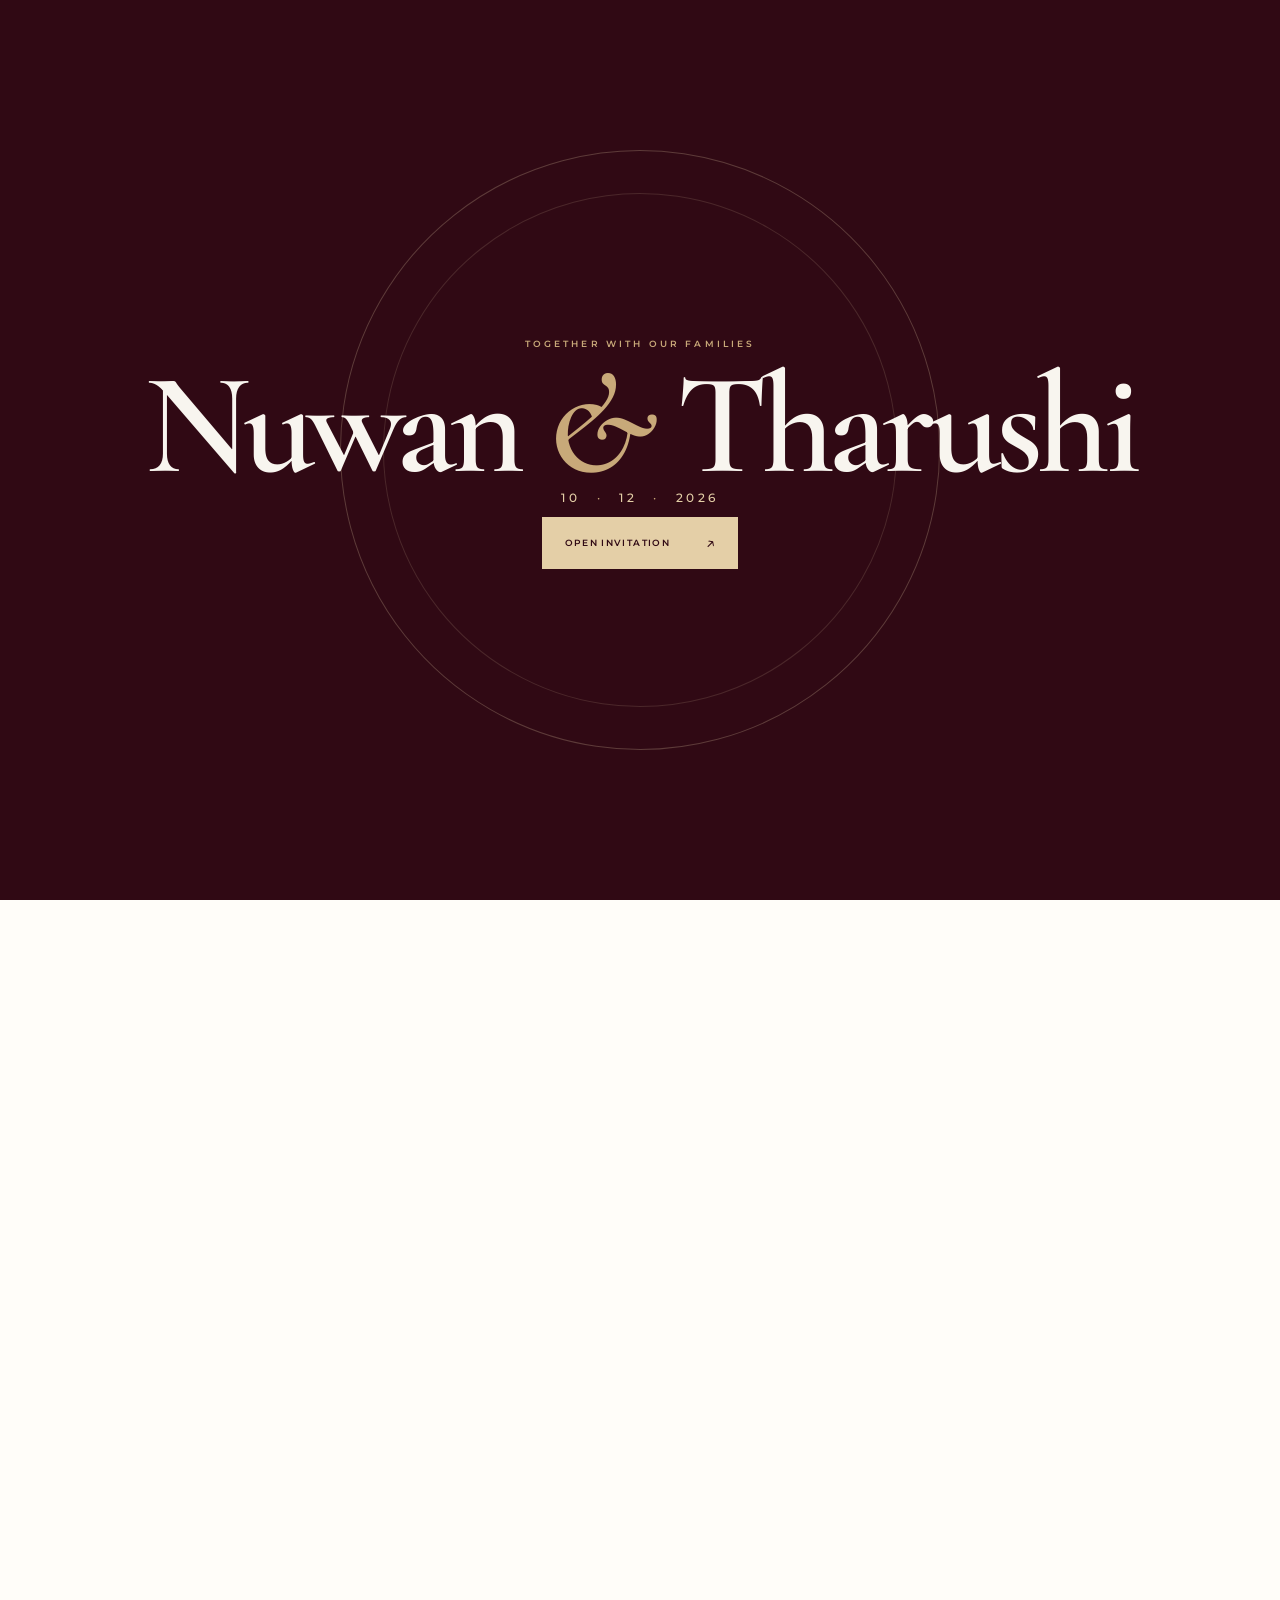
==== index.html @ e8cf2e92 "Initial commit" ====
<!doctype html>
<html lang="en">
<head>
  <meta charset="UTF-8">
  <meta name="viewport" content="width=device-width, initial-scale=1.0">
  <meta name="theme-color" content="#4c1022">
  <meta name="description" content="The wedding invitation of Nuwan and Tharushi — 10 December 2026.">
  <title>Nuwan & Tharushi | 10 December 2026</title>
  <link rel="preconnect" href="https://fonts.googleapis.com">
  <link rel="preconnect" href="https://fonts.gstatic.com" crossorigin>
  <link href="https://fonts.googleapis.com/css2?family=Cormorant+Garamond:wght@400;500;600;700&family=Montserrat:wght@400;500;600;700&family=Noto+Serif+Sinhala:wght@400;500;600&display=swap" rel="stylesheet">
  <link rel="stylesheet" href="css/style.css">
</head>
<body>
  <div class="preloader" id="preloader">
    <div class="preloader__inner">
      <span class="eyebrow" data-i18n="openingKicker">Together with our families</span>
      <h1>Nuwan <span>&</span> Tharushi</h1>
      <p class="preloader__date">10 <i>·</i> 12 <i>·</i> 2026</p>
      <button class="button button--gold" id="openInvitation" type="button">
        <span data-i18n="openInvitation">Open Invitation</span><span class="button__arrow">↗</span>
      </button>
    </div>
    <div class="preloader__ornament" aria-hidden="true"></div>
  </div>

  <audio id="backgroundMusic" loop preload="none" aria-label="Background music">
    <source src="audio/wedding-music.mp3" type="audio/mpeg">
  </audio>

  <div class="site-shell" id="siteShell" aria-hidden="true">
    <header class="topbar">
      <a class="monogram" href="#home" aria-label="Nuwan and Tharushi home">N<span>&</span>T</a>
      <nav class="topbar__nav" aria-label="Main navigation">
        <a href="#story" data-i18n="navStory">Our Story</a>
        <a href="#details" data-i18n="navDetails">Details</a>
        <a href="#gallery" data-i18n="navGallery">Gallery</a>
        <a href="#rsvp" data-i18n="navRsvp">RSVP</a>
      </nav>
      <div class="topbar__actions">
        <button class="language-switcher" id="languageToggle" type="button" aria-label="Switch language">
          <span class="language-switcher__active">EN</span><span class="language-switcher__divider">/</span><span>සිං</span>
        </button>
        <button class="menu-toggle" id="menuToggle" type="button" aria-label="Open menu" aria-expanded="false"><span></span><span></span></button>
      </div>
    </header>

    <main>
      <section class="hero" id="home">
        <div class="hero__image"></div>
        <div class="hero__veil"></div>
        <div class="hero__content reveal">
          <p class="eyebrow" data-i18n="heroKicker">A celebration of love</p>
          <h2>Nuwan <span>&</span><br>Tharushi</h2>
          <div class="hero__rule"></div>
          <p class="hero__date" data-i18n="heroDate">10 December 2026</p>
          <a class="scroll-cue" href="#welcome"><span data-i18n="discover">Discover our story</span><span class="scroll-cue__line"></span></a>
        </div>
        <div class="hero__side-note">Kaduwela <span>•</span> Sri Lanka</div>
      </section>

      <section class="section welcome" id="welcome">
        <div class="section__number">01 <span>—</span></div>
        <div class="flourish flourish--left" aria-hidden="true">❧</div>
        <div class="welcome__content reveal">
          <p class="eyebrow" data-i18n="welcomeKicker">With joyful hearts</p>
          <h2 data-i18n="welcomeTitle">Together with our families</h2>
          <p class="lead" data-i18n="welcomeLead">we invite you to celebrate the beginning of our forever.</p>
          <p data-i18n="welcomeText">After seven beautiful years together, we are taking the next step in our journey, surrounded by the people who have loved and supported us every step of the way.</p>
          <div class="signature">N <span>&</span> T</div>
        </div>
      </section>

      <section class="countdown-band">
        <div class="countdown-band__inner reveal">
          <p class="eyebrow" data-i18n="countdownKicker">Until we say “I do”</p>
          <div class="countdown" id="countdown">
            <div class="countdown__item"><strong id="days">00</strong><span data-i18n="days">Days</span></div>
            <div class="countdown__item"><strong id="hours">00</strong><span data-i18n="hours">Hours</span></div>
            <div class="countdown__item"><strong id="minutes">00</strong><span data-i18n="minutes">Minutes</span></div>
            <div class="countdown__item"><strong id="seconds">00</strong><span data-i18n="seconds">Seconds</span></div>
          </div>
        </div>
      </section>

      <section class="section story" id="story">
        <div class="section__number">02 <span>—</span></div>
        <div class="story__layout">
          <div class="story__image-frame reveal reveal--left"><img src="images/IMG_6940.jpg" alt="Nuwan smiling outdoors" loading="lazy"></div>
          <div class="story__copy reveal">
            <p class="eyebrow" data-i18n="storyKicker">Our story</p>
            <h2 data-i18n="storyTitle">Seven Years,<br><em>and Counting...</em></h2>
            <p data-i18n="storyText">What began seven years ago as a beautiful chapter has grown into a story we want to keep writing together. Through countless memories, laughter, challenges and beautiful moments, we found our way to each other. Now, after seven wonderful years, we are ready to begin our forever.</p>
            <span class="script-initial">N</span>
          </div>
        </div>
      </section>

      <section class="section details-section" id="details">
        <div class="section__number">03 <span>—</span></div>
        <div class="section-heading reveal">
          <p class="eyebrow" data-i18n="detailsKicker">The celebration</p>
          <h2 data-i18n="detailsTitle">Join us on our<br><em>most beautiful day</em></h2>
        </div>
        <div class="event-grid">
          <article class="event-card reveal">
            <div class="event-card__icon">◌</div>
            <p class="eyebrow" data-i18n="ceremony">The Ceremony</p>
            <h3>09:00 <small>AM</small></h3>
            <p class="event-card__venue">Sanctuary Lodge<br><span>Kaduwela, Sri Lanka</span></p>
            <div class="event-card__line"></div>
            <p class="event-card__date" data-i18n="eventDate">Thursday, 10 December 2026</p>
          </article>
          <article class="event-card event-card--dark reveal">
            <div class="event-card__icon">✦</div>
            <p class="eyebrow" data-i18n="reception">The Reception</p>
            <h3>09:30 <small data-i18n="onwards">AM onwards</small></h3>
            <p class="event-card__venue">Sanctuary Lodge<br><span>Kaduwela, Sri Lanka</span></p>
            <div class="event-card__line"></div>
            <p class="event-card__date" data-i18n="celebrateWithUs">An afternoon of love & celebration</p>
          </article>
        </div>
        <a class="text-link reveal" href="https://www.google.com/maps/search/?api=1&query=Sanctuary+Lodge%2C+Kaduwela" target="_blank" rel="noopener">
          <span data-i18n="getDirections">Get directions</span><span>↗</span>
        </a>
      </section>

      <section class="section family">
        <div class="family__wash"></div>
        <div class="section__number">04 <span>—</span></div>
        <div class="section-heading reveal">
          <p class="eyebrow" data-i18n="familyKicker">Our beloved families</p>
          <h2 data-i18n="familyTitle">With the blessings<br><em>of our parents</em></h2>
        </div>
        <div class="family-grid reveal">
          <div class="family-column">
            <p class="family-column__label" data-i18n="groomsParents">Groom's parents</p>
            <h3>Asoka <span>&</span><br>Palitha</h3>
          </div>
          <div class="family-divider">✦</div>
          <div class="family-column">
            <p class="family-column__label" data-i18n="bridesParents">Bride's parents</p>
            <h3>Vijitha <span>&</span><br>Anura</h3>
          </div>
        </div>
      </section>

      <section class="section gallery-section" id="gallery">
        <div class="section__number">05 <span>—</span></div>
        <div class="section-heading reveal">
          <p class="eyebrow" data-i18n="galleryKicker">A few favourite moments</p>
          <h2 data-i18n="galleryTitle">Love, laughter<br><em>& memories</em></h2>
        </div>
        <div class="gallery-grid">
          <button class="gallery-item gallery-item--tall reveal" type="button"><img src="images/IMG_6599.jpg" alt="Tharushi portrait" loading="lazy"></button>
          <button class="gallery-item reveal" type="button"><img src="images/IMG_6940.jpg" alt="Nuwan portrait" loading="lazy"></button>
          <button class="gallery-item gallery-item--wide reveal" type="button"><img src="images/IMG_7394.jpg" alt="A treasured moment together" loading="lazy"></button>
          <button class="gallery-item reveal" type="button"><img src="images/IMG_7683.jpg" alt="Nuwan and Tharushi together" loading="lazy"></button>
        </div>
      </section>

      <section class="section rsvp-section" id="rsvp">
        <div class="rsvp__ornament" aria-hidden="true"></div>
        <div class="section__number">06 <span>—</span></div>
        <div class="rsvp__layout">
          <div class="rsvp__intro reveal">
            <p class="eyebrow" data-i18n="rsvpKicker">We hope you can join us</p>
            <h2 data-i18n="rsvpTitle">Will you be<br><em>there?</em></h2>
            <p data-i18n="rsvpText">Your presence would make our day even more special. Kindly let us know by sending us a message on WhatsApp.</p>
            <div class="rsvp__actions">
              <button class="button button--outline" id="calendarButton" type="button"><span data-i18n="addCalendar">Add to calendar</span><span>＋</span></button>
              <button class="button button--outline" id="shareButton" type="button"><span data-i18n="shareInvitation">Share invitation</span><span>↗</span></button>
            </div>
          </div>
          <form class="rsvp-form reveal" id="rsvpForm">
            <label><span data-i18n="yourName">Your name</span><input type="text" name="name" autocomplete="name" required placeholder="e.g. Amaya Perera"></label>
            <label><span data-i18n="attendance">Will you attend?</span><select name="attendance" required><option value="" data-i18n="selectOne">Please select</option><option value="Yes" data-i18n="attendingYes">Joyfully attending</option><option value="No" data-i18n="attendingNo">Regretfully declining</option></select></label>
            <label><span data-i18n="guests">Number of guests</span><input type="number" name="guests" min="1" max="10" value="1" required></label>
            <label><span data-i18n="message">A little message <small>(optional)</small></span><textarea name="message" rows="3" placeholder="Leave a note for the couple..."></textarea></label>
            <button class="button button--gold button--full" type="submit"><span data-i18n="sendRsvp">Send RSVP via WhatsApp</span><span>↗</span></button>
          </form>
        </div>
      </section>
    </main>
    <footer class="footer">
      <div class="footer__monogram">N <span>&</span> T</div>
      <p data-i18n="footerText">With love, Nuwan & Tharushi</p>
      <p class="footer__date">10 · 12 · 2026</p>
    </footer>
  </div>

  <div class="lightbox" id="lightbox" aria-hidden="true" role="dialog" aria-label="Expanded photo">
    <button class="lightbox__close" id="lightboxClose" type="button" aria-label="Close image">×</button>
    <img id="lightboxImage" src="" alt="">
  </div>
  <div class="toast" id="toast" role="status" aria-live="polite"></div>
  <script src="js/app.js"></script>
</body>
</html>
---- css/style.css ----
:root {
  --burgundy: #4c1022;
  --burgundy-deep: #300914;
  --burgundy-soft: #6e2a3e;
  --ivory: #f8f5ef;
  --paper: #fffdf9;
  --blush: #ead9d6;
  --gold: #c8a979;
  --gold-light: #e4cfa7;
  --ink: #27151a;
  --muted: #826e70;
  --line: rgba(76, 16, 34, .16);
  --serif: "Cormorant Garamond", Georgia, serif;
  --sans: "Montserrat", Arial, sans-serif;
  --sinhala: "Noto Serif Sinhala", "Nirmala UI", serif;
}
* { box-sizing: border-box; }
html { scroll-behavior: smooth; }
body { margin: 0; color: var(--ink); background: var(--paper); font-family: var(--sans); font-size: 13px; line-height: 1.8; overflow-x: hidden; }
body.is-locked { overflow: hidden; }
button, input, select, textarea { font: inherit; }
button, a { -webkit-tap-highlight-color: transparent; }
a { color: inherit; text-decoration: none; }
img { display: block; max-width: 100%; }
.site-shell { opacity: 0; visibility: hidden; transition: opacity 1.1s ease, visibility 1.1s ease; }
.site-shell.is-visible { opacity: 1; visibility: visible; }
.preloader { position: fixed; inset: 0; z-index: 20; display: grid; place-items: center; overflow: hidden; color: var(--ivory); background: var(--burgundy-deep); transition: opacity 1s ease, visibility 1s ease; }
.preloader.is-hidden { opacity: 0; visibility: hidden; pointer-events: none; }
.preloader__inner { position: relative; z-index: 1; text-align: center; animation: rise-in 1.3s .2s both; }
.preloader h1 { margin: 20px 0 4px; font: 600 clamp(4rem, 13vw, 9rem)/.72 var(--serif); letter-spacing: -.045em; }
.preloader h1 span, h2 span, .signature span, .footer__monogram span { color: var(--gold); font-style: italic; }
.preloader__date { color: var(--gold-light); font: 500 12px var(--sans); letter-spacing: .28em; text-transform: uppercase; }
.preloader__date i { padding: 0 10px; font-style: normal; color: var(--gold); }
.preloader__ornament { position: absolute; width: min(72vw, 600px); aspect-ratio: 1; border: 1px solid rgba(228, 207, 167, .25); border-radius: 50%; transform: rotate(30deg); }
.preloader__ornament::after { content: ""; position: absolute; inset: 7%; border: 1px solid rgba(228, 207, 167, .15); border-radius: 50%; }
.eyebrow { margin: 0; color: var(--gold); font-size: 9px; font-weight: 600; letter-spacing: .35em; line-height: 1.5; text-transform: uppercase; }
.button { display: inline-flex; align-items: center; justify-content: space-between; gap: 35px; min-height: 52px; padding: 14px 20px 14px 22px; border: 1px solid transparent; cursor: pointer; letter-spacing: .15em; font-size: 9px; font-weight: 600; text-transform: uppercase; transition: .35s ease; }
.button__arrow { font-size: 18px; font-weight: 400; line-height: 0; }
.button--gold { color: var(--burgundy-deep); background: var(--gold-light); }
.button--gold:hover { color: var(--paper); background: var(--burgundy-soft); }
.button--outline { color: var(--burgundy); border-color: var(--line); background: transparent; }
.button--outline:hover { color: var(--paper); background: var(--burgundy); border-color: var(--burgundy); }
.button--full { width: 100%; }
.topbar { position: absolute; z-index: 5; top: 0; left: 0; right: 0; display: flex; align-items: center; justify-content: space-between; padding: 25px clamp(20px, 5vw, 70px); color: var(--paper); }
.monogram { font: 600 25px var(--serif); letter-spacing: -.1em; }
.monogram span { padding: 0 2px; color: var(--gold); font-size: 18px; font-style: italic; }
.topbar__nav { display: flex; gap: 34px; margin-left: auto; margin-right: 40px; }
.topbar__nav a { opacity: .75; font-size: 9px; letter-spacing: .2em; text-transform: uppercase; transition: .3s; }
.topbar__nav a:hover { opacity: 1; color: var(--gold-light); }
.topbar__actions { display: flex; align-items: center; gap: 22px; }
.language-switcher { padding: 0; color: var(--paper); border: 0; background: none; cursor: pointer; font-size: 9px; letter-spacing: .08em; }
.language-switcher__active { color: var(--gold-light); }
.language-switcher__divider { padding: 0 5px; opacity: .4; }
.menu-toggle { display: none; padding: 4px; border: 0; background: none; }
.menu-toggle span { display: block; width: 24px; height: 1px; margin: 6px 0; background: var(--paper); }
.hero { position: relative; min-height: 100svh; display: grid; place-items: center; overflow: hidden; color: var(--paper); background: var(--burgundy-deep); }
.hero__image, .hero__veil { position: absolute; inset: 0; }
.hero__image { background: url("../images/IMG_7683.jpg") center/cover; animation: slow-zoom 16s ease-out both; }
.hero__veil { background: linear-gradient(90deg, rgba(36, 6, 16, .86), rgba(68, 13, 31, .28)), linear-gradient(0deg, rgba(27, 3, 11, .7), transparent 55%); }
.hero__content { position: relative; z-index: 1; width: min(100% - 40px, 700px); text-align: center; }
.hero h2 { margin: 25px 0 15px; font: 500 clamp(4.6rem, 14vw, 9.5rem)/.7 var(--serif); letter-spacing: -.06em; }
.hero h2 span { font-size: .64em; }
.hero__rule { width: 60px; height: 1px; margin: 0 auto 15px; background: var(--gold); }
.hero__date { color: var(--gold-light); font-size: 11px; letter-spacing: .4em; text-transform: uppercase; }
.scroll-cue { position: absolute; top: calc(100svh - 65px); left: 50%; display: flex; align-items: center; gap: 12px; color: var(--gold-light); font-size: 8px; letter-spacing: .25em; text-transform: uppercase; transform: translateX(-50%); white-space: nowrap; }
.scroll-cue__line { width: 35px; height: 1px; background: var(--gold); }
.hero__side-note { position: absolute; right: 25px; bottom: 80px; color: rgba(255,255,255,.65); font-size: 8px; letter-spacing: .25em; text-transform: uppercase; writing-mode: vertical-rl; }
.hero__side-note span { padding: 8px 0; color: var(--gold); }
.section { position: relative; padding: clamp(85px, 12vw, 160px) max(20px, 8vw); overflow: hidden; }
.section__number { position: absolute; top: 42px; left: max(20px, 8vw); color: var(--gold); font-size: 9px; letter-spacing: .16em; }
.section__number span { padding-left: 8px; opacity: .5; }
.welcome { min-height: 680px; display: grid; place-items: center; text-align: center; background: var(--ivory); }
.welcome__content { max-width: 650px; }
.welcome h2, .section-heading h2, .rsvp__intro h2 { margin: 21px 0 4px; color: var(--burgundy); font: 500 clamp(3.5rem, 8vw, 6rem)/.82 var(--serif); letter-spacing: -.045em; }
.welcome .lead { margin: 10px 0 25px; color: var(--burgundy-soft); font: 500 25px/1.05 var(--serif); }
.welcome__content > p:not(.eyebrow):not(.lead) { max-width: 500px; margin: 0 auto; color: var(--muted); font-size: 12px; }
.signature { margin-top: 30px; color: var(--burgundy); font: 500 31px var(--serif); }
.flourish { position: absolute; color: var(--blush); font: 15rem/1 var(--serif); opacity: .75; }
.flourish--left { left: 0; bottom: -40px; transform: rotate(25deg); }
.countdown-band { padding: 75px 20px; color: var(--paper); background: var(--burgundy); text-align: center; }
.countdown { display: flex; justify-content: center; gap: clamp(22px, 7vw, 95px); margin-top: 32px; }
.countdown__item { min-width: 55px; }
.countdown__item strong { display: block; font: 500 clamp(2.8rem, 7vw, 5rem)/.8 var(--serif); color: var(--paper); }
.countdown__item span { display: block; margin-top: 14px; color: var(--gold-light); font-size: 8px; letter-spacing: .2em; text-transform: uppercase; }
.story { background: var(--paper); }
.story__layout { display: grid; grid-template-columns: minmax(260px, 1fr) minmax(280px, .9fr); align-items: center; gap: clamp(45px, 10vw, 130px); max-width: 1060px; margin: auto; }
.story__image-frame { position: relative; padding: 17px 17px 0 0; }
.story__image-frame::before { content: ""; position: absolute; inset: 0 0 17px 17px; border: 1px solid var(--gold); }
.story__image-frame img { position: relative; width: 100%; aspect-ratio: .78; object-fit: cover; filter: saturate(.72); }
.story__copy { position: relative; }
.story__copy h2 { margin: 20px 0 25px; color: var(--burgundy); font: 500 clamp(3rem, 6vw, 5.3rem)/.82 var(--serif); letter-spacing: -.045em; }
.story__copy h2 em, .section-heading h2 em, .rsvp__intro h2 em { color: var(--burgundy-soft); font-weight: 400; }
.story__copy > p:not(.eyebrow) { color: var(--muted); font-size: 12px; }
.script-initial { position: absolute; right: 0; bottom: -40px; color: var(--blush); font: 9rem/.5 var(--serif); }
.details-section { background: var(--ivory); }
.section-heading { max-width: 550px; margin: 0 auto 50px; text-align: center; }
.section-heading h2 { font-size: clamp(3rem, 7vw, 5.6rem); }
.event-grid { display: grid; grid-template-columns: repeat(2, minmax(250px, 360px)); justify-content: center; gap: 20px; }
.event-card { padding: 45px 30px; color: var(--burgundy); text-align: center; background: var(--paper); border: 1px solid rgba(200, 169, 121, .4); }
.event-card--dark { color: var(--paper); background: var(--burgundy); }
.event-card__icon { margin-bottom: 25px; color: var(--gold); font-size: 25px; }
.event-card .eyebrow { color: var(--burgundy-soft); }
.event-card--dark .eyebrow { color: var(--gold-light); }
.event-card h3 { margin: 15px 0 15px; font: 500 4.2rem/.8 var(--serif); }
.event-card h3 small { font: 500 .2em var(--sans); letter-spacing: .1em; }
.event-card__venue { font: 600 10px/1.8 var(--sans); letter-spacing: .13em; text-transform: uppercase; }
.event-card__venue span { color: var(--muted); font-size: 9px; font-weight: 400; letter-spacing: .06em; text-transform: none; }
.event-card--dark .event-card__venue span { color: var(--gold-light); opacity: .75; }
.event-card__line { width: 35px; height: 1px; margin: 28px auto; background: var(--gold); }
.event-card__date { margin: 0; color: var(--muted); font: 500 16px var(--serif); }
.event-card--dark .event-card__date { color: var(--gold-light); }
.text-link { display: flex; gap: 12px; width: max-content; margin: 38px auto 0; padding-bottom: 5px; color: var(--burgundy); border-bottom: 1px solid var(--gold); font-size: 9px; font-weight: 600; letter-spacing: .2em; text-transform: uppercase; }
.text-link span:last-child { font-size: 17px; font-weight: 400; line-height: .5; }
.family { color: var(--paper); text-align: center; background: var(--burgundy); }
.family__wash { position: absolute; inset: 0; background: radial-gradient(ellipse at 50% 70%, rgba(200,169,121,.15), transparent 60%); pointer-events: none; }
.family .section__number { color: var(--gold-light); }
.family .section-heading h2 { color: var(--paper); }
.family .section-heading h2 em { color: var(--gold-light); }
.family-grid { position: relative; display: grid; grid-template-columns: 1fr auto 1fr; align-items: center; max-width: 650px; margin: 60px auto 0; }
.family-column__label { color: var(--gold-light); font-size: 8px; letter-spacing: .25em; text-transform: uppercase; }
.family-column h3 { margin: 20px 0 0; font: 500 clamp(2.4rem, 6vw, 4.2rem)/.8 var(--serif); }
.family-column h3 span { color: var(--gold); font-style: italic; }
.family-divider { padding: 0 35px; color: var(--gold); font-size: 17px; }
.gallery-section { background: var(--paper); }
.gallery-grid { display: grid; grid-template-columns: repeat(12, 1fr); grid-auto-rows: 130px; gap: 12px; max-width: 980px; margin: 60px auto 0; }
.gallery-item { position: relative; grid-column: span 4; grid-row: span 2; width: 100%; height: 100%; padding: 0; overflow: hidden; border: 0; cursor: zoom-in; background: var(--blush); }
.gallery-item--tall { grid-column: span 5; grid-row: span 4; }
.gallery-item--wide { grid-column: span 7; grid-row: span 2; }
.gallery-item img { width: 100%; height: 100%; object-fit: cover; transition: transform .6s ease, filter .6s ease; }
.gallery-item:hover img { filter: saturate(1.1); transform: scale(1.06); }
.rsvp-section { color: var(--paper); background: var(--burgundy-deep); }
.rsvp__ornament { position: absolute; right: -140px; bottom: -210px; width: 450px; aspect-ratio: 1; border: 1px solid rgba(200,169,121,.2); border-radius: 50%; }
.rsvp__ornament::after { content: ""; position: absolute; inset: 25px; border: 1px solid rgba(200,169,121,.12); border-radius: 50%; }
.rsvp__layout { position: relative; display: grid; grid-template-columns: .8fr 1fr; gap: clamp(50px, 10vw, 150px); max-width: 1030px; margin: auto; }
.rsvp__intro h2 { color: var(--paper); font-size: clamp(4rem, 8vw, 6.8rem); }
.rsvp__intro h2 em { color: var(--gold-light); }
.rsvp__intro > p:not(.eyebrow) { max-width: 350px; margin: 30px 0; color: rgba(255,255,255,.65); font-size: 12px; }
.rsvp__actions { display: flex; flex-wrap: wrap; gap: 10px; }
.rsvp-section .button--outline { color: var(--gold-light); border-color: rgba(228,207,167,.4); }
.rsvp-section .button--outline:hover { color: var(--burgundy-deep); background: var(--gold-light); }
.rsvp-form { display: grid; grid-template-columns: 1fr 1fr; gap: 23px 15px; align-content: start; }
.rsvp-form label { display: block; color: var(--gold-light); font-size: 9px; letter-spacing: .16em; text-transform: uppercase; }
.rsvp-form label:nth-of-type(4), .rsvp-form .button { grid-column: 1 / -1; }
.rsvp-form label small { color: rgba(228,207,167,.55); font-size: 8px; }
.rsvp-form input, .rsvp-form select, .rsvp-form textarea { display: block; width: 100%; margin-top: 9px; padding: 10px 0; color: var(--paper); border: 0; border-bottom: 1px solid rgba(228,207,167,.35); border-radius: 0; outline: none; background: transparent; font-size: 11px; letter-spacing: .02em; resize: vertical; }
.rsvp-form input:focus, .rsvp-form select:focus, .rsvp-form textarea:focus { border-color: var(--gold-light); }
.rsvp-form select { color: var(--paper); }
.rsvp-form option { color: var(--ink); }
.rsvp-form input::placeholder, .rsvp-form textarea::placeholder { color: rgba(255,255,255,.4); }
.footer { padding: 65px 20px; color: var(--paper); text-align: center; background: var(--burgundy); }
.footer__monogram { font: 500 39px var(--serif); letter-spacing: -.1em; }
.footer p { margin: 12px 0 0; color: var(--gold-light); font-size: 9px; letter-spacing: .2em; text-transform: uppercase; }
.footer__date { opacity: .6; }
.lightbox { position: fixed; inset: 0; z-index: 30; display: grid; place-items: center; padding: 40px; opacity: 0; visibility: hidden; background: rgba(25, 3, 12, .95); transition: .4s; }
.lightbox.is-open { opacity: 1; visibility: visible; }
.lightbox img { max-width: min(100%, 900px); max-height: 90vh; object-fit: contain; box-shadow: 0 20px 80px rgba(0,0,0,.4); }
.lightbox__close { position: absolute; top: 22px; right: 25px; color: var(--gold-light); border: 0; background: none; cursor: pointer; font: 300 35px var(--serif); }
.toast { position: fixed; z-index: 40; left: 50%; bottom: 25px; padding: 12px 18px; color: var(--paper); background: var(--burgundy); border: 1px solid var(--gold); opacity: 0; transform: translate(-50%, 20px); transition: .35s; pointer-events: none; font-size: 10px; }
.toast.is-visible { opacity: 1; transform: translate(-50%, 0); }
.reveal { opacity: 0; transform: translateY(28px); transition: opacity .9s ease, transform .9s ease; }
.reveal--left { transform: translateX(-28px); }
.reveal.is-visible { opacity: 1; transform: none; }
@keyframes rise-in { from { opacity: 0; transform: translateY(20px); } to { opacity: 1; transform: none; } }
@keyframes slow-zoom { from { transform: scale(1.05); } to { transform: scale(1); } }
@media (max-width: 720px) {
  .topbar__nav { position: fixed; top: 70px; left: 20px; right: 20px; display: grid; gap: 0; margin: 0; padding: 12px 20px; opacity: 0; visibility: hidden; background: var(--burgundy); transform: translateY(-10px); transition: .3s; }
  .topbar__nav.is-open { opacity: 1; visibility: visible; transform: none; }
  .topbar__nav a { padding: 12px 0; border-bottom: 1px solid rgba(255,255,255,.12); }
  .menu-toggle { display: block; cursor: pointer; }
  .event-grid, .story__layout, .rsvp__layout { grid-template-columns: 1fr; }
  .story__copy { max-width: 500px; margin: auto; }
  .event-grid { max-width: 380px; margin: auto; }
  .rsvp-form { margin-top: 20px; }
  .gallery-grid { grid-auto-rows: 95px; }
  .gallery-item { grid-column: span 6; }
  .gallery-item--tall { grid-column: span 6; grid-row: span 4; }
  .gallery-item--wide { grid-column: span 6; }
}
@media (max-width: 450px) {
  .hero h2 { font-size: 4.3rem; }
  .welcome h2, .section-heading h2 { font-size: 3.5rem; }
  .countdown { gap: 14px; }
  .countdown__item strong { font-size: 2.5rem; }
  .countdown__item span { font-size: 7px; letter-spacing: .1em; }
  .family-grid { grid-template-columns: 1fr; gap: 28px; }
  .family-divider { padding: 0; }
  .rsvp-form { grid-template-columns: 1fr; }
  .rsvp-form label:nth-of-type(4), .rsvp-form .button { grid-column: auto; }
}
html[lang="si"] .eyebrow, html[lang="si"] .rsvp-form label, html[lang="si"] .topbar__nav a, html[lang="si"] .button { font-family: var(--sinhala), var(--sans); letter-spacing: .04em; }
html[lang="si"] body { font-family: var(--sinhala), var(--sans); }
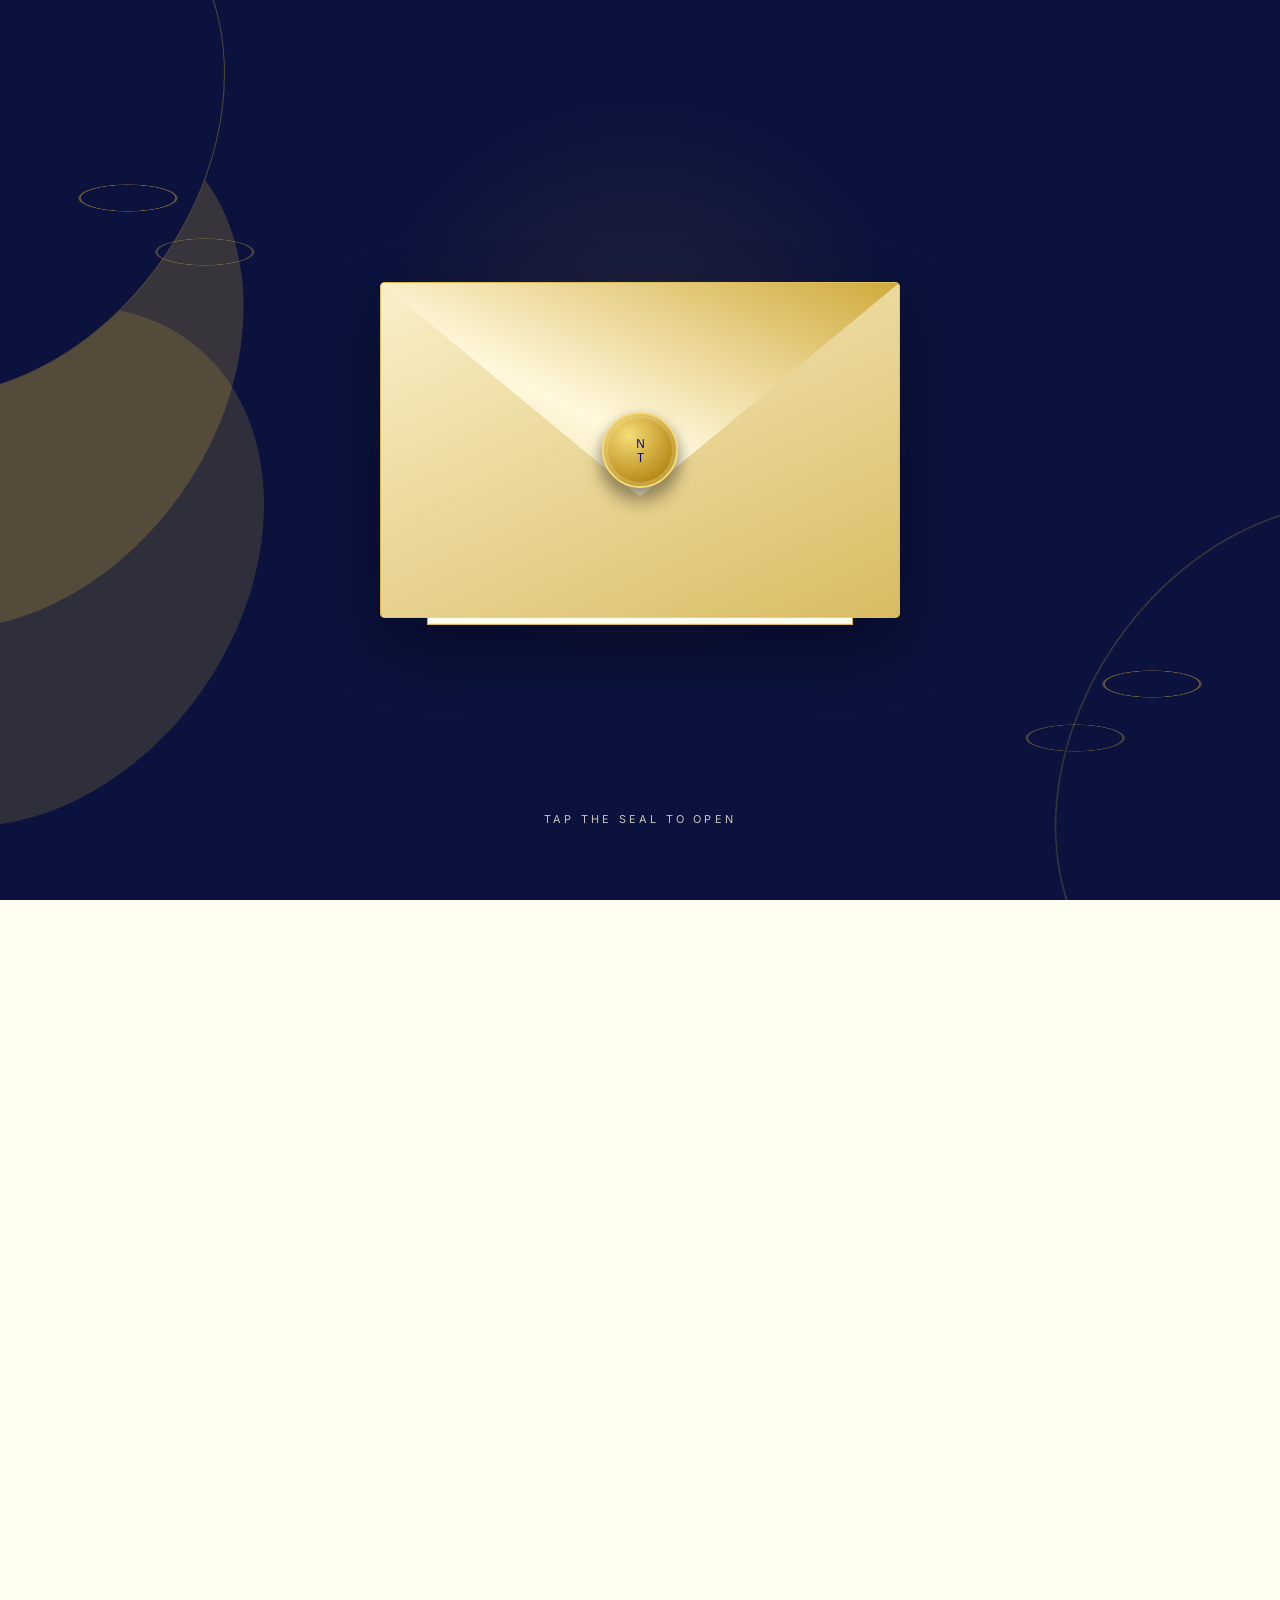
==== commit c3378dab: "2nd commit" ====
--- a/index.html
+++ b/index.html
@@ -1,199 +1,316 @@
 <!doctype html>
 <html lang="en">
-<head>
-  <meta charset="UTF-8">
-  <meta name="viewport" content="width=device-width, initial-scale=1.0">
-  <meta name="theme-color" content="#4c1022">
-  <meta name="description" content="The wedding invitation of Nuwan and Tharushi — 10 December 2026.">
-  <title>Nuwan & Tharushi | 10 December 2026</title>
-  <link rel="preconnect" href="https://fonts.googleapis.com">
-  <link rel="preconnect" href="https://fonts.gstatic.com" crossorigin>
-  <link href="https://fonts.googleapis.com/css2?family=Cormorant+Garamond:wght@400;500;600;700&family=Montserrat:wght@400;500;600;700&family=Noto+Serif+Sinhala:wght@400;500;600&display=swap" rel="stylesheet">
-  <link rel="stylesheet" href="css/style.css">
-</head>
-<body>
-  <div class="preloader" id="preloader">
-    <div class="preloader__inner">
-      <span class="eyebrow" data-i18n="openingKicker">Together with our families</span>
-      <h1>Nuwan <span>&</span> Tharushi</h1>
-      <p class="preloader__date">10 <i>·</i> 12 <i>·</i> 2026</p>
-      <button class="button button--gold" id="openInvitation" type="button">
-        <span data-i18n="openInvitation">Open Invitation</span><span class="button__arrow">↗</span>
-      </button>
-    </div>
-    <div class="preloader__ornament" aria-hidden="true"></div>
-  </div>
-
-  <audio id="backgroundMusic" loop preload="none" aria-label="Background music">
-    <source src="audio/wedding-music.mp3" type="audio/mpeg">
-  </audio>
-
-  <div class="site-shell" id="siteShell" aria-hidden="true">
-    <header class="topbar">
-      <a class="monogram" href="#home" aria-label="Nuwan and Tharushi home">N<span>&</span>T</a>
-      <nav class="topbar__nav" aria-label="Main navigation">
-        <a href="#story" data-i18n="navStory">Our Story</a>
-        <a href="#details" data-i18n="navDetails">Details</a>
-        <a href="#gallery" data-i18n="navGallery">Gallery</a>
-        <a href="#rsvp" data-i18n="navRsvp">RSVP</a>
-      </nav>
-      <div class="topbar__actions">
-        <button class="language-switcher" id="languageToggle" type="button" aria-label="Switch language">
-          <span class="language-switcher__active">EN</span><span class="language-switcher__divider">/</span><span>සිං</span>
+  <head>
+    <meta charset="UTF-8" />
+    <meta name="viewport" content="width=device-width, initial-scale=1.0" />
+    <meta name="description" content="Wedding invitation for Emma and Daniel." />
+    <title>Emma & Daniel | Wedding Invitation</title>
+    <link rel="preconnect" href="https://fonts.googleapis.com" />
+    <link rel="preconnect" href="https://fonts.gstatic.com" crossorigin />
+    <link href="https://fonts.googleapis.com/css2?family=Great+Vibes&family=Playfair+Display:wght@400;500;600;700&family=Inter:wght@400;500;600;700&display=swap" rel="stylesheet" />
+    <link rel="stylesheet" href="css/style.css" />
+  </head>
+  <body class="intro-locked">
+    <section class="envelope-intro" id="envelope-intro" aria-label="Open wedding invitation">
+      <div class="floral-line-art" aria-hidden="true"></div>
+      <div class="envelope">
+        <div class="envelope__back"></div>
+        <div class="envelope__card">
+          <p>You're cordially invited</p>
+        </div>
+        <div class="envelope__front"></div>
+        <div class="envelope__flap"></div>
+        <div class="envelope__seal-shadow"></div>
+        <button class="wax-seal" id="open-envelope" type="button" aria-label="Open invitation">
+          <span>Ｎ<br />Ｔ</span>
         </button>
-        <button class="menu-toggle" id="menuToggle" type="button" aria-label="Open menu" aria-expanded="false"><span></span><span></span></button>
       </div>
-    </header>
-
-    <main>
-      <section class="hero" id="home">
-        <div class="hero__image"></div>
-        <div class="hero__veil"></div>
-        <div class="hero__content reveal">
-          <p class="eyebrow" data-i18n="heroKicker">A celebration of love</p>
-          <h2>Nuwan <span>&</span><br>Tharushi</h2>
-          <div class="hero__rule"></div>
-          <p class="hero__date" data-i18n="heroDate">10 December 2026</p>
-          <a class="scroll-cue" href="#welcome"><span data-i18n="discover">Discover our story</span><span class="scroll-cue__line"></span></a>
+      <p class="envelope-hint">Tap the seal to open</p>
+    </section>
+
+    <div class="page-shell">
+      <header class="hero" id="home">
+        <div class="hero__overlay"></div>
+        <div class="hero__content">
+          <p class="eyebrow">THE WEDDING OF</p>
+          <h1>Nuwan <span>&</span> Tharushi</h1>
+          <p class="hero__date">THURSDAY, 10TH DECEMBER 2026</p>
+          <button class="hero__button" type="button">OPEN INVITATION</button>
         </div>
-        <div class="hero__side-note">Kaduwela <span>•</span> Sri Lanka</div>
-      </section>
-
-      <section class="section welcome" id="welcome">
-        <div class="section__number">01 <span>—</span></div>
-        <div class="flourish flourish--left" aria-hidden="true">❧</div>
-        <div class="welcome__content reveal">
-          <p class="eyebrow" data-i18n="welcomeKicker">With joyful hearts</p>
-          <h2 data-i18n="welcomeTitle">Together with our families</h2>
-          <p class="lead" data-i18n="welcomeLead">we invite you to celebrate the beginning of our forever.</p>
-          <p data-i18n="welcomeText">After seven beautiful years together, we are taking the next step in our journey, surrounded by the people who have loved and supported us every step of the way.</p>
-          <div class="signature">N <span>&</span> T</div>
+      </header>
+
+      <section class="countdown-section" aria-label="Wedding countdown">
+        <div class="countdown-wrap">
+          <p class="section-label">Countdown</p>
+          <div class="countdown" id="countdown">
+            <div class="countdown__item">
+              <span class="countdown__value" id="days">00</span>
+              <span class="countdown__label">Days</span>
+            </div>
+            <div class="countdown__item">
+              <span class="countdown__value" id="hours">00</span>
+              <span class="countdown__label">Hours</span>
+            </div>
+            <div class="countdown__item">
+              <span class="countdown__value" id="minutes">00</span>
+              <span class="countdown__label">Minutes</span>
+            </div>
+            <div class="countdown__item">
+              <span class="countdown__value" id="seconds">00</span>
+              <span class="countdown__label">Seconds</span>
+            </div>
+          </div>
         </div>
       </section>
 
-      <section class="countdown-band">
-        <div class="countdown-band__inner reveal">
-          <p class="eyebrow" data-i18n="countdownKicker">Until we say “I do”</p>
-          <div class="countdown" id="countdown">
-            <div class="countdown__item"><strong id="days">00</strong><span data-i18n="days">Days</span></div>
-            <div class="countdown__item"><strong id="hours">00</strong><span data-i18n="hours">Hours</span></div>
-            <div class="countdown__item"><strong id="minutes">00</strong><span data-i18n="minutes">Minutes</span></div>
-            <div class="countdown__item"><strong id="seconds">00</strong><span data-i18n="seconds">Seconds</span></div>
-          </div>
-        </div>
-      </section>
-
-      <section class="section story" id="story">
-        <div class="section__number">02 <span>—</span></div>
-        <div class="story__layout">
-          <div class="story__image-frame reveal reveal--left"><img src="images/IMG_6940.jpg" alt="Nuwan smiling outdoors" loading="lazy"></div>
-          <div class="story__copy reveal">
-            <p class="eyebrow" data-i18n="storyKicker">Our story</p>
-            <h2 data-i18n="storyTitle">Seven Years,<br><em>and Counting...</em></h2>
-            <p data-i18n="storyText">What began seven years ago as a beautiful chapter has grown into a story we want to keep writing together. Through countless memories, laughter, challenges and beautiful moments, we found our way to each other. Now, after seven wonderful years, we are ready to begin our forever.</p>
-            <span class="script-initial">N</span>
-          </div>
-        </div>
-      </section>
-
-      <section class="section details-section" id="details">
-        <div class="section__number">03 <span>—</span></div>
-        <div class="section-heading reveal">
-          <p class="eyebrow" data-i18n="detailsKicker">The celebration</p>
-          <h2 data-i18n="detailsTitle">Join us on our<br><em>most beautiful day</em></h2>
-        </div>
-        <div class="event-grid">
-          <article class="event-card reveal">
-            <div class="event-card__icon">◌</div>
-            <p class="eyebrow" data-i18n="ceremony">The Ceremony</p>
-            <h3>09:00 <small>AM</small></h3>
-            <p class="event-card__venue">Sanctuary Lodge<br><span>Kaduwela, Sri Lanka</span></p>
-            <div class="event-card__line"></div>
-            <p class="event-card__date" data-i18n="eventDate">Thursday, 10 December 2026</p>
-          </article>
-          <article class="event-card event-card--dark reveal">
-            <div class="event-card__icon">✦</div>
-            <p class="eyebrow" data-i18n="reception">The Reception</p>
-            <h3>09:30 <small data-i18n="onwards">AM onwards</small></h3>
-            <p class="event-card__venue">Sanctuary Lodge<br><span>Kaduwela, Sri Lanka</span></p>
-            <div class="event-card__line"></div>
-            <p class="event-card__date" data-i18n="celebrateWithUs">An afternoon of love & celebration</p>
-          </article>
-        </div>
-        <a class="text-link reveal" href="https://www.google.com/maps/search/?api=1&query=Sanctuary+Lodge%2C+Kaduwela" target="_blank" rel="noopener">
-          <span data-i18n="getDirections">Get directions</span><span>↗</span>
-        </a>
-      </section>
-
-      <section class="section family">
-        <div class="family__wash"></div>
-        <div class="section__number">04 <span>—</span></div>
-        <div class="section-heading reveal">
-          <p class="eyebrow" data-i18n="familyKicker">Our beloved families</p>
-          <h2 data-i18n="familyTitle">With the blessings<br><em>of our parents</em></h2>
-        </div>
-        <div class="family-grid reveal">
-          <div class="family-column">
-            <p class="family-column__label" data-i18n="groomsParents">Groom's parents</p>
-            <h3>Asoka <span>&</span><br>Palitha</h3>
-          </div>
-          <div class="family-divider">✦</div>
-          <div class="family-column">
-            <p class="family-column__label" data-i18n="bridesParents">Bride's parents</p>
-            <h3>Vijitha <span>&</span><br>Anura</h3>
-          </div>
-        </div>
-      </section>
-
-      <section class="section gallery-section" id="gallery">
-        <div class="section__number">05 <span>—</span></div>
-        <div class="section-heading reveal">
-          <p class="eyebrow" data-i18n="galleryKicker">A few favourite moments</p>
-          <h2 data-i18n="galleryTitle">Love, laughter<br><em>& memories</em></h2>
-        </div>
-        <div class="gallery-grid">
-          <button class="gallery-item gallery-item--tall reveal" type="button"><img src="images/IMG_6599.jpg" alt="Tharushi portrait" loading="lazy"></button>
-          <button class="gallery-item reveal" type="button"><img src="images/IMG_6940.jpg" alt="Nuwan portrait" loading="lazy"></button>
-          <button class="gallery-item gallery-item--wide reveal" type="button"><img src="images/IMG_7394.jpg" alt="A treasured moment together" loading="lazy"></button>
-          <button class="gallery-item reveal" type="button"><img src="images/IMG_7683.jpg" alt="Nuwan and Tharushi together" loading="lazy"></button>
-        </div>
-      </section>
-
-      <section class="section rsvp-section" id="rsvp">
-        <div class="rsvp__ornament" aria-hidden="true"></div>
-        <div class="section__number">06 <span>—</span></div>
-        <div class="rsvp__layout">
-          <div class="rsvp__intro reveal">
-            <p class="eyebrow" data-i18n="rsvpKicker">We hope you can join us</p>
-            <h2 data-i18n="rsvpTitle">Will you be<br><em>there?</em></h2>
-            <p data-i18n="rsvpText">Your presence would make our day even more special. Kindly let us know by sending us a message on WhatsApp.</p>
-            <div class="rsvp__actions">
-              <button class="button button--outline" id="calendarButton" type="button"><span data-i18n="addCalendar">Add to calendar</span><span>＋</span></button>
-              <button class="button button--outline" id="shareButton" type="button"><span data-i18n="shareInvitation">Share invitation</span><span>↗</span></button>
-            </div>
-          </div>
-          <form class="rsvp-form reveal" id="rsvpForm">
-            <label><span data-i18n="yourName">Your name</span><input type="text" name="name" autocomplete="name" required placeholder="e.g. Amaya Perera"></label>
-            <label><span data-i18n="attendance">Will you attend?</span><select name="attendance" required><option value="" data-i18n="selectOne">Please select</option><option value="Yes" data-i18n="attendingYes">Joyfully attending</option><option value="No" data-i18n="attendingNo">Regretfully declining</option></select></label>
-            <label><span data-i18n="guests">Number of guests</span><input type="number" name="guests" min="1" max="10" value="1" required></label>
-            <label><span data-i18n="message">A little message <small>(optional)</small></span><textarea name="message" rows="3" placeholder="Leave a note for the couple..."></textarea></label>
-            <button class="button button--gold button--full" type="submit"><span data-i18n="sendRsvp">Send RSVP via WhatsApp</span><span>↗</span></button>
+      <main>
+        <section class="invitation section">
+          <div class="invitation__inner">
+            <p class="section-label">With joy in our hearts</p>
+            <h2>Nuwan &amp; Tharushi</h2>
+
+            <div class="invitation__parents">
+              <div class="invitation__parent">
+                <span>Son of</span>
+                <strong>Ashoka &amp; Palitha</strong>
+              </div>
+              <div class="invitation__divider" aria-hidden="true"></div>
+              <div class="invitation__parent">
+                <span>Daughter of</span>
+                <strong>Vijitha &amp; Anura</strong>
+              </div>
+            </div>
+
+            <div class="invitation__date-wrap" aria-label="Wedding date">
+              <span class="invitation__line"></span>
+              <p>DECEMBER 10 2026</p>
+              <span class="invitation__line"></span>
+            </div>
+          </div>
+        </section>
+
+        <section class="section story" id="story">
+          <div class="section-head">
+            <p class="section-label">Our Story</p>
+            <h2>A Journey Together</h2>
+          </div>
+
+          <div class="story__timeline" aria-label="Our story timeline">
+            <div class="story__item">
+              <div class="story__dot" aria-hidden="true"></div>
+              <div class="story__content">
+                <span class="story__year">2022</span>
+                <h3>THE FIRST HELLO</h3>
+                <p>Our paths crossed.</p>
+              </div>
+            </div>
+
+            <div class="story__item">
+              <div class="story__dot" aria-hidden="true"></div>
+              <div class="story__content">
+                <span class="story__year">2024</span>
+                <h3>THE PROPOSAL</h3>
+                <p>She said yes.</p>
+              </div>
+            </div>
+
+            <div class="story__item">
+              <div class="story__dot" aria-hidden="true"></div>
+              <div class="story__content">
+                <span class="story__year">2026</span>
+                <h3>FOREVER BEGINS</h3>
+                <p>We tie the knot.</p>
+              </div>
+            </div>
+          </div>
+        </section>
+
+        <section class="section intro">
+          <p class="section-label">The Celebration</p>
+          <h2>We invite you to celebrate our joy</h2>
+          <p>
+            We are delighted to have you join us as we begin our next chapter together.
+            Your love and support mean the world to us, and we would be honored to share
+            this unforgettable day with you.
+          </p>
+        </section>
+
+        <section class="section wedding-timeline" id="timeline">
+          <div class="timeline-header">
+            <p class="section-label">A Day to Remember</p>
+            <h2>Nuwan &amp; Tharushi</h2>
+            <p class="timeline-header__title">Wedding Timeline</p>
+          </div>
+
+          <div class="timeline-cards" aria-label="Wedding day timeline">
+            <article class="timeline-card">
+              <span class="timeline-card__icon" aria-hidden="true">♜</span>
+              <div>
+                <p class="timeline-card__time">09:00 AM</p>
+                <h3>The Ceremony</h3>
+                <p>Join us as we exchange vows and begin forever together.</p>
+              </div>
+            </article>
+
+            <article class="timeline-card">
+              <span class="timeline-card__icon" aria-hidden="true">✦</span>
+              <div>
+                <p class="timeline-card__time">01:00 PM</p>
+                <h3>Grand Dinner</h3>
+                <p>Enjoy a beautiful meal shared with family and friends.</p>
+              </div>
+            </article>
+
+            <article class="timeline-card">
+              <span class="timeline-card__icon" aria-hidden="true">♫</span>
+              <div>
+                <p class="timeline-card__time">06:00 PM</p>
+                <h3>The Party</h3>
+                <p>Raise a glass, dance freely, and celebrate our love.</p>
+              </div>
+            </article>
+          </div>
+        </section>
+
+        <section class="section details" id="events">
+          <div class="section-head">
+            <p class="section-label">Wedding Events</p>
+            <h2>Celebration Details</h2>
+          </div>
+
+          <div class="details-grid">
+            <article class="detail-card ceremony-card">
+              <span class="detail-card__icon" aria-hidden="true">✦</span>
+              <p class="detail-card__kicker">10th December 2026</p>
+              <h3>Wedding Ceremony</h3>
+              <p class="ceremony-card__time">10:00 AM</p>
+
+              <dl class="ceremony-card__details">
+                <div>
+                  <dt>Venue</dt>
+                  <dd>Sanctuary Hotel - Kaduwela</dd>
+                </div>
+                <div>
+                  <dt>Location</dt>
+                  <dd>Kaduwela, Sri Lanka</dd>
+                </div>
+                <div>
+                  <dt>Attire</dt>
+                  <dd>Formal</dd>
+                </div>
+              </dl>
+
+              <div class="ceremony-card__actions">
+                <a class="ceremony-action ceremony-action--gold" href="https://www.google.com/maps/place/Sanctuary+Lodge/@6.9177529,80.0069235,17z/" target="_blank" rel="noopener">
+                  <span aria-hidden="true">⌖</span> Google Maps
+                </a>
+                <a class="ceremony-action ceremony-action--outline" href="https://calendar.google.com/calendar/render?action=TEMPLATE&amp;text=Nuwan+%26+Tharushi+Wedding+Ceremony&amp;dates=20261210T043000Z/20261210T063000Z&amp;details=Wedding+ceremony+for+Nuwan+%26+Tharushi&amp;location=Sanctuary+Hotel+-+Kaduwela" target="_blank" rel="noopener">
+                  <span aria-hidden="true">＋</span> Add to Calendar
+                </a>
+              </div>
+            </article>
+
+            <article class="detail-card detail-card--featured">
+              <span class="detail-card__icon">✧</span>
+              <h3>RECEPTION</h3>
+              <p class="time">10th December 2026</p>
+              <p>1:00 PM</p>
+              <p>Sanctuary Hotel - Kaduwela</p>
+            </article>
+          </div>
+
+          <div class="map-link-wrap">
+            <a class="map-link" href="https://www.google.com/maps/place/Sanctuary+Lodge/@6.9177529,80.0069235,17z/" target="_blank" rel="noopener">View Location on Map</a>
+          </div>
+        </section>
+
+        <section class="section map-section" id="map">
+          <div class="section-head">
+            <p class="section-label">Location</p>
+            <h2>Find Us</h2>
+          </div>
+
+          <div class="map-card">
+            <div class="map-card__visual" aria-hidden="true">
+              <span>📍</span>
+            </div>
+            <div class="map-card__content">
+              <h3>Rosewood Estate</h3>
+              <p>27 Willow Lane, New York, NY</p>
+              <a href="https://maps.google.com" target="_blank" rel="noopener">View Map</a>
+            </div>
+          </div>
+        </section>
+
+        <section class="section gallery-section">
+          <div class="section-head">
+            <p class="section-label">Our Gallery</p>
+            <h2>Moments We Cherish</h2>
+          </div>
+
+          <div class="gallery-grid" aria-label="Wedding gallery">
+            <img src="images/IMG_6599.jpg" alt="Couple portrait" />
+            <img src="images/IMG_6940.jpg" alt="Couple outdoors" />
+            <img src="images/IMG_7394.jpg" alt="Together in nature" />
+            <img src="images/IMG_7683.jpg" alt="Couple smiling" />
+          </div>
+        </section>
+
+        <section class="section rsvp" id="rsvp">
+          <div class="section-head">
+            <p class="section-label">Kindly Reply</p>
+            <h2>RSVP</h2>
+          </div>
+
+          <form class="rsvp-form" id="wedding-rsvp-form">
+            <label>
+              Full Name
+              <input type="text" name="name" placeholder="Your name" required />
+            </label>
+
+            <div class="rsvp-choice">
+              <label class="radio-option">
+                <input type="radio" name="attendance" value="accept" />
+                <span>Joyfully Accept</span>
+              </label>
+
+              <label class="radio-option">
+                <input type="radio" name="attendance" value="decline" />
+                <span>Regretfully Decline</span>
+              </label>
+            </div>
+
+            <div class="guest-counter" aria-label="Guest counter">
+              <button type="button" class="guest-button" data-action="decrease" aria-label="Decrease guests">-</button>
+              <input type="number" name="guests" value="1" min="1" max="10" readonly />
+              <button type="button" class="guest-button" data-action="increase" aria-label="Increase guests">+</button>
+            </div>
+
+            <button type="submit" class="button navy-button">SEND RSVP</button>
           </form>
-        </div>
-      </section>
-    </main>
-    <footer class="footer">
-      <div class="footer__monogram">N <span>&</span> T</div>
-      <p data-i18n="footerText">With love, Nuwan & Tharushi</p>
-      <p class="footer__date">10 · 12 · 2026</p>
-    </footer>
-  </div>
-
-  <div class="lightbox" id="lightbox" aria-hidden="true" role="dialog" aria-label="Expanded photo">
-    <button class="lightbox__close" id="lightboxClose" type="button" aria-label="Close image">×</button>
-    <img id="lightboxImage" src="" alt="">
-  </div>
-  <div class="toast" id="toast" role="status" aria-live="polite"></div>
-  <script src="js/app.js"></script>
-</body>
+        </section>
+      </main>
+    </div>
+
+    <nav class="bottom-nav" aria-label="Bottom navigation">
+      <a href="#home" class="nav-item active" aria-label="Home">
+        <span class="nav-icon">⌂</span>
+        <span>Home</span>
+      </a>
+      <a href="#events" class="nav-item" aria-label="Events">
+        <span class="nav-icon">✦</span>
+        <span>Events</span>
+      </a>
+      <a href="#map" class="nav-item" aria-label="Map">
+        <span class="nav-icon">⌖</span>
+        <span>Map</span>
+      </a>
+      <a href="#rsvp" class="nav-item" aria-label="RSVP">
+        <span class="nav-icon">✉</span>
+        <span>RSVP</span>
+      </a>
+    </nav>
+
+    <script src="js/app.js"></script>
+  </body>
 </html>
--- a/css/style.css
+++ b/css/style.css
@@ -1,191 +1,1203 @@
 :root {
-  --burgundy: #4c1022;
-  --burgundy-deep: #300914;
-  --burgundy-soft: #6e2a3e;
-  --ivory: #f8f5ef;
-  --paper: #fffdf9;
-  --blush: #ead9d6;
-  --gold: #c8a979;
-  --gold-light: #e4cfa7;
-  --ink: #27151a;
-  --muted: #826e70;
-  --line: rgba(76, 16, 34, .16);
-  --serif: "Cormorant Garamond", Georgia, serif;
-  --sans: "Montserrat", Arial, sans-serif;
-  --sinhala: "Noto Serif Sinhala", "Nirmala UI", serif;
-}
-* { box-sizing: border-box; }
-html { scroll-behavior: smooth; }
-body { margin: 0; color: var(--ink); background: var(--paper); font-family: var(--sans); font-size: 13px; line-height: 1.8; overflow-x: hidden; }
-body.is-locked { overflow: hidden; }
-button, input, select, textarea { font: inherit; }
-button, a { -webkit-tap-highlight-color: transparent; }
-a { color: inherit; text-decoration: none; }
-img { display: block; max-width: 100%; }
-.site-shell { opacity: 0; visibility: hidden; transition: opacity 1.1s ease, visibility 1.1s ease; }
-.site-shell.is-visible { opacity: 1; visibility: visible; }
-.preloader { position: fixed; inset: 0; z-index: 20; display: grid; place-items: center; overflow: hidden; color: var(--ivory); background: var(--burgundy-deep); transition: opacity 1s ease, visibility 1s ease; }
-.preloader.is-hidden { opacity: 0; visibility: hidden; pointer-events: none; }
-.preloader__inner { position: relative; z-index: 1; text-align: center; animation: rise-in 1.3s .2s both; }
-.preloader h1 { margin: 20px 0 4px; font: 600 clamp(4rem, 13vw, 9rem)/.72 var(--serif); letter-spacing: -.045em; }
-.preloader h1 span, h2 span, .signature span, .footer__monogram span { color: var(--gold); font-style: italic; }
-.preloader__date { color: var(--gold-light); font: 500 12px var(--sans); letter-spacing: .28em; text-transform: uppercase; }
-.preloader__date i { padding: 0 10px; font-style: normal; color: var(--gold); }
-.preloader__ornament { position: absolute; width: min(72vw, 600px); aspect-ratio: 1; border: 1px solid rgba(228, 207, 167, .25); border-radius: 50%; transform: rotate(30deg); }
-.preloader__ornament::after { content: ""; position: absolute; inset: 7%; border: 1px solid rgba(228, 207, 167, .15); border-radius: 50%; }
-.eyebrow { margin: 0; color: var(--gold); font-size: 9px; font-weight: 600; letter-spacing: .35em; line-height: 1.5; text-transform: uppercase; }
-.button { display: inline-flex; align-items: center; justify-content: space-between; gap: 35px; min-height: 52px; padding: 14px 20px 14px 22px; border: 1px solid transparent; cursor: pointer; letter-spacing: .15em; font-size: 9px; font-weight: 600; text-transform: uppercase; transition: .35s ease; }
-.button__arrow { font-size: 18px; font-weight: 400; line-height: 0; }
-.button--gold { color: var(--burgundy-deep); background: var(--gold-light); }
-.button--gold:hover { color: var(--paper); background: var(--burgundy-soft); }
-.button--outline { color: var(--burgundy); border-color: var(--line); background: transparent; }
-.button--outline:hover { color: var(--paper); background: var(--burgundy); border-color: var(--burgundy); }
-.button--full { width: 100%; }
-.topbar { position: absolute; z-index: 5; top: 0; left: 0; right: 0; display: flex; align-items: center; justify-content: space-between; padding: 25px clamp(20px, 5vw, 70px); color: var(--paper); }
-.monogram { font: 600 25px var(--serif); letter-spacing: -.1em; }
-.monogram span { padding: 0 2px; color: var(--gold); font-size: 18px; font-style: italic; }
-.topbar__nav { display: flex; gap: 34px; margin-left: auto; margin-right: 40px; }
-.topbar__nav a { opacity: .75; font-size: 9px; letter-spacing: .2em; text-transform: uppercase; transition: .3s; }
-.topbar__nav a:hover { opacity: 1; color: var(--gold-light); }
-.topbar__actions { display: flex; align-items: center; gap: 22px; }
-.language-switcher { padding: 0; color: var(--paper); border: 0; background: none; cursor: pointer; font-size: 9px; letter-spacing: .08em; }
-.language-switcher__active { color: var(--gold-light); }
-.language-switcher__divider { padding: 0 5px; opacity: .4; }
-.menu-toggle { display: none; padding: 4px; border: 0; background: none; }
-.menu-toggle span { display: block; width: 24px; height: 1px; margin: 6px 0; background: var(--paper); }
-.hero { position: relative; min-height: 100svh; display: grid; place-items: center; overflow: hidden; color: var(--paper); background: var(--burgundy-deep); }
-.hero__image, .hero__veil { position: absolute; inset: 0; }
-.hero__image { background: url("../images/IMG_7683.jpg") center/cover; animation: slow-zoom 16s ease-out both; }
-.hero__veil { background: linear-gradient(90deg, rgba(36, 6, 16, .86), rgba(68, 13, 31, .28)), linear-gradient(0deg, rgba(27, 3, 11, .7), transparent 55%); }
-.hero__content { position: relative; z-index: 1; width: min(100% - 40px, 700px); text-align: center; }
-.hero h2 { margin: 25px 0 15px; font: 500 clamp(4.6rem, 14vw, 9.5rem)/.7 var(--serif); letter-spacing: -.06em; }
-.hero h2 span { font-size: .64em; }
-.hero__rule { width: 60px; height: 1px; margin: 0 auto 15px; background: var(--gold); }
-.hero__date { color: var(--gold-light); font-size: 11px; letter-spacing: .4em; text-transform: uppercase; }
-.scroll-cue { position: absolute; top: calc(100svh - 65px); left: 50%; display: flex; align-items: center; gap: 12px; color: var(--gold-light); font-size: 8px; letter-spacing: .25em; text-transform: uppercase; transform: translateX(-50%); white-space: nowrap; }
-.scroll-cue__line { width: 35px; height: 1px; background: var(--gold); }
-.hero__side-note { position: absolute; right: 25px; bottom: 80px; color: rgba(255,255,255,.65); font-size: 8px; letter-spacing: .25em; text-transform: uppercase; writing-mode: vertical-rl; }
-.hero__side-note span { padding: 8px 0; color: var(--gold); }
-.section { position: relative; padding: clamp(85px, 12vw, 160px) max(20px, 8vw); overflow: hidden; }
-.section__number { position: absolute; top: 42px; left: max(20px, 8vw); color: var(--gold); font-size: 9px; letter-spacing: .16em; }
-.section__number span { padding-left: 8px; opacity: .5; }
-.welcome { min-height: 680px; display: grid; place-items: center; text-align: center; background: var(--ivory); }
-.welcome__content { max-width: 650px; }
-.welcome h2, .section-heading h2, .rsvp__intro h2 { margin: 21px 0 4px; color: var(--burgundy); font: 500 clamp(3.5rem, 8vw, 6rem)/.82 var(--serif); letter-spacing: -.045em; }
-.welcome .lead { margin: 10px 0 25px; color: var(--burgundy-soft); font: 500 25px/1.05 var(--serif); }
-.welcome__content > p:not(.eyebrow):not(.lead) { max-width: 500px; margin: 0 auto; color: var(--muted); font-size: 12px; }
-.signature { margin-top: 30px; color: var(--burgundy); font: 500 31px var(--serif); }
-.flourish { position: absolute; color: var(--blush); font: 15rem/1 var(--serif); opacity: .75; }
-.flourish--left { left: 0; bottom: -40px; transform: rotate(25deg); }
-.countdown-band { padding: 75px 20px; color: var(--paper); background: var(--burgundy); text-align: center; }
-.countdown { display: flex; justify-content: center; gap: clamp(22px, 7vw, 95px); margin-top: 32px; }
-.countdown__item { min-width: 55px; }
-.countdown__item strong { display: block; font: 500 clamp(2.8rem, 7vw, 5rem)/.8 var(--serif); color: var(--paper); }
-.countdown__item span { display: block; margin-top: 14px; color: var(--gold-light); font-size: 8px; letter-spacing: .2em; text-transform: uppercase; }
-.story { background: var(--paper); }
-.story__layout { display: grid; grid-template-columns: minmax(260px, 1fr) minmax(280px, .9fr); align-items: center; gap: clamp(45px, 10vw, 130px); max-width: 1060px; margin: auto; }
-.story__image-frame { position: relative; padding: 17px 17px 0 0; }
-.story__image-frame::before { content: ""; position: absolute; inset: 0 0 17px 17px; border: 1px solid var(--gold); }
-.story__image-frame img { position: relative; width: 100%; aspect-ratio: .78; object-fit: cover; filter: saturate(.72); }
-.story__copy { position: relative; }
-.story__copy h2 { margin: 20px 0 25px; color: var(--burgundy); font: 500 clamp(3rem, 6vw, 5.3rem)/.82 var(--serif); letter-spacing: -.045em; }
-.story__copy h2 em, .section-heading h2 em, .rsvp__intro h2 em { color: var(--burgundy-soft); font-weight: 400; }
-.story__copy > p:not(.eyebrow) { color: var(--muted); font-size: 12px; }
-.script-initial { position: absolute; right: 0; bottom: -40px; color: var(--blush); font: 9rem/.5 var(--serif); }
-.details-section { background: var(--ivory); }
-.section-heading { max-width: 550px; margin: 0 auto 50px; text-align: center; }
-.section-heading h2 { font-size: clamp(3rem, 7vw, 5.6rem); }
-.event-grid { display: grid; grid-template-columns: repeat(2, minmax(250px, 360px)); justify-content: center; gap: 20px; }
-.event-card { padding: 45px 30px; color: var(--burgundy); text-align: center; background: var(--paper); border: 1px solid rgba(200, 169, 121, .4); }
-.event-card--dark { color: var(--paper); background: var(--burgundy); }
-.event-card__icon { margin-bottom: 25px; color: var(--gold); font-size: 25px; }
-.event-card .eyebrow { color: var(--burgundy-soft); }
-.event-card--dark .eyebrow { color: var(--gold-light); }
-.event-card h3 { margin: 15px 0 15px; font: 500 4.2rem/.8 var(--serif); }
-.event-card h3 small { font: 500 .2em var(--sans); letter-spacing: .1em; }
-.event-card__venue { font: 600 10px/1.8 var(--sans); letter-spacing: .13em; text-transform: uppercase; }
-.event-card__venue span { color: var(--muted); font-size: 9px; font-weight: 400; letter-spacing: .06em; text-transform: none; }
-.event-card--dark .event-card__venue span { color: var(--gold-light); opacity: .75; }
-.event-card__line { width: 35px; height: 1px; margin: 28px auto; background: var(--gold); }
-.event-card__date { margin: 0; color: var(--muted); font: 500 16px var(--serif); }
-.event-card--dark .event-card__date { color: var(--gold-light); }
-.text-link { display: flex; gap: 12px; width: max-content; margin: 38px auto 0; padding-bottom: 5px; color: var(--burgundy); border-bottom: 1px solid var(--gold); font-size: 9px; font-weight: 600; letter-spacing: .2em; text-transform: uppercase; }
-.text-link span:last-child { font-size: 17px; font-weight: 400; line-height: .5; }
-.family { color: var(--paper); text-align: center; background: var(--burgundy); }
-.family__wash { position: absolute; inset: 0; background: radial-gradient(ellipse at 50% 70%, rgba(200,169,121,.15), transparent 60%); pointer-events: none; }
-.family .section__number { color: var(--gold-light); }
-.family .section-heading h2 { color: var(--paper); }
-.family .section-heading h2 em { color: var(--gold-light); }
-.family-grid { position: relative; display: grid; grid-template-columns: 1fr auto 1fr; align-items: center; max-width: 650px; margin: 60px auto 0; }
-.family-column__label { color: var(--gold-light); font-size: 8px; letter-spacing: .25em; text-transform: uppercase; }
-.family-column h3 { margin: 20px 0 0; font: 500 clamp(2.4rem, 6vw, 4.2rem)/.8 var(--serif); }
-.family-column h3 span { color: var(--gold); font-style: italic; }
-.family-divider { padding: 0 35px; color: var(--gold); font-size: 17px; }
-.gallery-section { background: var(--paper); }
-.gallery-grid { display: grid; grid-template-columns: repeat(12, 1fr); grid-auto-rows: 130px; gap: 12px; max-width: 980px; margin: 60px auto 0; }
-.gallery-item { position: relative; grid-column: span 4; grid-row: span 2; width: 100%; height: 100%; padding: 0; overflow: hidden; border: 0; cursor: zoom-in; background: var(--blush); }
-.gallery-item--tall { grid-column: span 5; grid-row: span 4; }
-.gallery-item--wide { grid-column: span 7; grid-row: span 2; }
-.gallery-item img { width: 100%; height: 100%; object-fit: cover; transition: transform .6s ease, filter .6s ease; }
-.gallery-item:hover img { filter: saturate(1.1); transform: scale(1.06); }
-.rsvp-section { color: var(--paper); background: var(--burgundy-deep); }
-.rsvp__ornament { position: absolute; right: -140px; bottom: -210px; width: 450px; aspect-ratio: 1; border: 1px solid rgba(200,169,121,.2); border-radius: 50%; }
-.rsvp__ornament::after { content: ""; position: absolute; inset: 25px; border: 1px solid rgba(200,169,121,.12); border-radius: 50%; }
-.rsvp__layout { position: relative; display: grid; grid-template-columns: .8fr 1fr; gap: clamp(50px, 10vw, 150px); max-width: 1030px; margin: auto; }
-.rsvp__intro h2 { color: var(--paper); font-size: clamp(4rem, 8vw, 6.8rem); }
-.rsvp__intro h2 em { color: var(--gold-light); }
-.rsvp__intro > p:not(.eyebrow) { max-width: 350px; margin: 30px 0; color: rgba(255,255,255,.65); font-size: 12px; }
-.rsvp__actions { display: flex; flex-wrap: wrap; gap: 10px; }
-.rsvp-section .button--outline { color: var(--gold-light); border-color: rgba(228,207,167,.4); }
-.rsvp-section .button--outline:hover { color: var(--burgundy-deep); background: var(--gold-light); }
-.rsvp-form { display: grid; grid-template-columns: 1fr 1fr; gap: 23px 15px; align-content: start; }
-.rsvp-form label { display: block; color: var(--gold-light); font-size: 9px; letter-spacing: .16em; text-transform: uppercase; }
-.rsvp-form label:nth-of-type(4), .rsvp-form .button { grid-column: 1 / -1; }
-.rsvp-form label small { color: rgba(228,207,167,.55); font-size: 8px; }
-.rsvp-form input, .rsvp-form select, .rsvp-form textarea { display: block; width: 100%; margin-top: 9px; padding: 10px 0; color: var(--paper); border: 0; border-bottom: 1px solid rgba(228,207,167,.35); border-radius: 0; outline: none; background: transparent; font-size: 11px; letter-spacing: .02em; resize: vertical; }
-.rsvp-form input:focus, .rsvp-form select:focus, .rsvp-form textarea:focus { border-color: var(--gold-light); }
-.rsvp-form select { color: var(--paper); }
-.rsvp-form option { color: var(--ink); }
-.rsvp-form input::placeholder, .rsvp-form textarea::placeholder { color: rgba(255,255,255,.4); }
-.footer { padding: 65px 20px; color: var(--paper); text-align: center; background: var(--burgundy); }
-.footer__monogram { font: 500 39px var(--serif); letter-spacing: -.1em; }
-.footer p { margin: 12px 0 0; color: var(--gold-light); font-size: 9px; letter-spacing: .2em; text-transform: uppercase; }
-.footer__date { opacity: .6; }
-.lightbox { position: fixed; inset: 0; z-index: 30; display: grid; place-items: center; padding: 40px; opacity: 0; visibility: hidden; background: rgba(25, 3, 12, .95); transition: .4s; }
-.lightbox.is-open { opacity: 1; visibility: visible; }
-.lightbox img { max-width: min(100%, 900px); max-height: 90vh; object-fit: contain; box-shadow: 0 20px 80px rgba(0,0,0,.4); }
-.lightbox__close { position: absolute; top: 22px; right: 25px; color: var(--gold-light); border: 0; background: none; cursor: pointer; font: 300 35px var(--serif); }
-.toast { position: fixed; z-index: 40; left: 50%; bottom: 25px; padding: 12px 18px; color: var(--paper); background: var(--burgundy); border: 1px solid var(--gold); opacity: 0; transform: translate(-50%, 20px); transition: .35s; pointer-events: none; font-size: 10px; }
-.toast.is-visible { opacity: 1; transform: translate(-50%, 0); }
-.reveal { opacity: 0; transform: translateY(28px); transition: opacity .9s ease, transform .9s ease; }
-.reveal--left { transform: translateX(-28px); }
-.reveal.is-visible { opacity: 1; transform: none; }
-@keyframes rise-in { from { opacity: 0; transform: translateY(20px); } to { opacity: 1; transform: none; } }
-@keyframes slow-zoom { from { transform: scale(1.05); } to { transform: scale(1); } }
-@media (max-width: 720px) {
-  .topbar__nav { position: fixed; top: 70px; left: 20px; right: 20px; display: grid; gap: 0; margin: 0; padding: 12px 20px; opacity: 0; visibility: hidden; background: var(--burgundy); transform: translateY(-10px); transition: .3s; }
-  .topbar__nav.is-open { opacity: 1; visibility: visible; transform: none; }
-  .topbar__nav a { padding: 12px 0; border-bottom: 1px solid rgba(255,255,255,.12); }
-  .menu-toggle { display: block; cursor: pointer; }
-  .event-grid, .story__layout, .rsvp__layout { grid-template-columns: 1fr; }
-  .story__copy { max-width: 500px; margin: auto; }
-  .event-grid { max-width: 380px; margin: auto; }
-  .rsvp-form { margin-top: 20px; }
-  .gallery-grid { grid-auto-rows: 95px; }
-  .gallery-item { grid-column: span 6; }
-  .gallery-item--tall { grid-column: span 6; grid-row: span 4; }
-  .gallery-item--wide { grid-column: span 6; }
-}
-@media (max-width: 450px) {
-  .hero h2 { font-size: 4.3rem; }
-  .welcome h2, .section-heading h2 { font-size: 3.5rem; }
-  .countdown { gap: 14px; }
-  .countdown__item strong { font-size: 2.5rem; }
-  .countdown__item span { font-size: 7px; letter-spacing: .1em; }
-  .family-grid { grid-template-columns: 1fr; gap: 28px; }
-  .family-divider { padding: 0; }
-  .rsvp-form { grid-template-columns: 1fr; }
-  .rsvp-form label:nth-of-type(4), .rsvp-form .button { grid-column: auto; }
-}
-html[lang="si"] .eyebrow, html[lang="si"] .rsvp-form label, html[lang="si"] .topbar__nav a, html[lang="si"] .button { font-family: var(--sinhala), var(--sans); letter-spacing: .04em; }
-html[lang="si"] body { font-family: var(--sinhala), var(--sans); }
+  --ivory: #FFFFF0;
+  --navy: #000080;
+  --gold: #D4AF37;
+  --gold-soft: #f3dd9e;
+  --navy-soft: #1f2a6d;
+  --text: #1a1a2e;
+  --white: #ffffff;
+  --line: rgba(0, 0, 128, 0.12);
+  --shadow: rgba(0, 0, 0, 0.08);
+  --serif: "Playfair Display", Georgia, serif;
+  --sans: "Inter", Arial, sans-serif;
+}
+
+* {
+  box-sizing: border-box;
+}
+
+html {
+  scroll-behavior: smooth;
+}
+
+body {
+  margin: 0;
+  background: var(--ivory);
+  color: var(--navy);
+  font-family: var(--sans);
+  line-height: 1.7;
+  padding-bottom: 90px;
+}
+
+img {
+  display: block;
+  max-width: 100%;
+}
+
+a {
+  color: inherit;
+  text-decoration: none;
+}
+
+button,
+input,
+select,
+textarea {
+  font: inherit;
+}
+
+.page-shell {
+  min-height: 100vh;
+}
+
+.hero {
+  position: relative;
+  display: grid;
+  place-items: center;
+  min-height: 100vh;
+  padding: 60px 24px 110px;
+  background: url("../images/IMG_7683.jpg") center/cover no-repeat;
+  border-bottom: 1px solid var(--line);
+  overflow: hidden;
+}
+
+.hero__overlay {
+  position: absolute;
+  inset: 0;
+  background: linear-gradient(180deg, rgba(12, 14, 28, 0.72), rgba(12, 14, 28, 0.82));
+}
+
+.hero__content {
+  position: relative;
+  z-index: 1;
+  display: flex;
+  flex-direction: column;
+  align-items: center;
+  justify-content: center;
+  text-align: center;
+  gap: 18px;
+  color: var(--white);
+  padding: 40px 20px;
+}
+
+.eyebrow,
+.section-label {
+  margin: 0;
+  color: var(--gold);
+  font-size: 0.74rem;
+  letter-spacing: 0.24rem;
+  text-transform: uppercase;
+  font-weight: 600;
+}
+
+.hero h1,
+.intro h2,
+.section-head h2,
+.map-card__content h3,
+.rsvp h2,
+.detail-card h3 {
+  font-family: var(--serif);
+  margin: 0;
+  color: var(--navy);
+}
+
+.hero h1 {
+  margin: 0;
+  font-size: clamp(3.3rem, 8vw, 7rem);
+  line-height: 0.95;
+  font-weight: 600;
+  letter-spacing: -0.06em;
+  color: var(--white);
+}
+
+.hero h1 span {
+  color: var(--gold);
+  font-style: italic;
+}
+
+.hero__date {
+  margin: 0;
+  letter-spacing: 0.18rem;
+  text-transform: uppercase;
+  font-size: 0.8rem;
+  color: rgba(255, 255, 255, 0.9);
+}
+
+.hero__button {
+  margin-top: 8px;
+  border: 1px solid rgba(212, 175, 55, 0.85);
+  background: var(--gold);
+  color: var(--navy);
+  padding: 16px 30px;
+  border-radius: 999px;
+  letter-spacing: 0.15rem;
+  font-size: 0.7rem;
+  font-weight: 700;
+  text-transform: uppercase;
+  cursor: pointer;
+  box-shadow: 0 12px 30px rgba(212, 175, 55, 0.25);
+}
+
+.hero__button:hover {
+  transform: translateY(-1px);
+}
+
+.countdown-section {
+  padding: 42px 24px 10px;
+  background: rgba(255, 255, 255, 0.4);
+}
+
+.countdown-wrap {
+  max-width: 900px;
+  margin: 0 auto;
+  text-align: center;
+}
+
+.countdown {
+  display: grid;
+  grid-template-columns: repeat(4, minmax(90px, 1fr));
+  gap: 18px;
+  margin-top: 18px;
+}
+
+.countdown__item {
+  background: rgba(255, 255, 255, 0.5);
+  border: 1px solid rgba(212, 175, 55, 0.7);
+  border-radius: 12px;
+  padding: 22px 12px;
+}
+
+.countdown__value {
+  display: block;
+  font-family: var(--serif);
+  font-size: clamp(2rem, 5vw, 3.2rem);
+  color: var(--navy);
+  line-height: 1;
+}
+
+.countdown__label {
+  display: block;
+  margin-top: 8px;
+  color: var(--navy-soft);
+  font-size: 0.7rem;
+  letter-spacing: 0.14rem;
+  text-transform: uppercase;
+}
+
+.section {
+  padding: 72px 24px;
+  max-width: 1100px;
+  margin: 0 auto;
+}
+
+.invitation {
+  padding-top: 60px;
+  padding-bottom: 60px;
+}
+
+.invitation__inner {
+  max-width: 980px;
+  margin: 0 auto;
+  text-align: center;
+}
+
+.invitation h2 {
+  margin: 0;
+  font-family: var(--serif);
+  font-size: clamp(3rem, 6vw, 6rem);
+  line-height: 1.1;
+  color: var(--navy);
+  letter-spacing: -0.04em;
+}
+
+.invitation__parents {
+  display: grid;
+  grid-template-columns: 1fr auto 1fr;
+  align-items: center;
+  gap: 30px;
+  margin: 36px auto 26px;
+  max-width: 820px;
+}
+
+.invitation__parent {
+  display: flex;
+  flex-direction: column;
+  gap: 8px;
+}
+
+.invitation__parent span {
+  color: var(--navy-soft);
+  font-size: 0.72rem;
+  letter-spacing: 0.15rem;
+  text-transform: uppercase;
+}
+
+.invitation__parent strong {
+  font-family: var(--serif);
+  font-size: clamp(1.4rem, 2vw, 2.2rem);
+  font-weight: 600;
+  color: var(--navy);
+}
+
+.invitation__divider {
+  width: 70px;
+  height: 1px;
+  background: var(--gold);
+  margin: 0 auto;
+}
+
+.invitation__date-wrap {
+  display: flex;
+  align-items: center;
+  justify-content: center;
+  gap: 22px;
+  margin-top: 16px;
+}
+
+.invitation__line {
+  width: 120px;
+  height: 1px;
+  background: linear-gradient(90deg, transparent, var(--gold), transparent);
+}
+
+.invitation__date-wrap p {
+  margin: 0;
+  font-family: var(--serif);
+  font-size: clamp(1.6rem, 3vw, 2.8rem);
+  letter-spacing: 0.12rem;
+  color: var(--navy);
+}
+
+.story {
+  background: rgba(255, 255, 255, 0.22);
+}
+
+.story__timeline {
+  position: relative;
+  max-width: 760px;
+  margin: 40px auto 0;
+  padding-left: 30px;
+}
+
+.story__timeline::before {
+  content: "";
+  position: absolute;
+  top: 0;
+  bottom: 0;
+  left: 11px;
+  width: 2px;
+  background: var(--gold);
+}
+
+.story__item {
+  position: relative;
+  display: grid;
+  grid-template-columns: 28px 1fr;
+  gap: 18px;
+  margin-bottom: 34px;
+}
+
+.story__dot {
+  position: relative;
+  z-index: 1;
+  width: 18px;
+  height: 18px;
+  margin-top: 10px;
+  border-radius: 50%;
+  background: var(--navy);
+  border: 3px solid var(--gold);
+  box-shadow: 0 0 0 5px rgba(212, 175, 55, 0.12);
+}
+
+.story__content {
+  background: rgba(255, 255, 255, 0.4);
+  border: 1px solid rgba(0, 0, 128, 0.08);
+  padding: 22px 24px;
+  text-align: left;
+}
+
+.story__year {
+  display: inline-block;
+  margin-bottom: 8px;
+  color: var(--gold);
+  font-size: 0.7rem;
+  letter-spacing: 0.18rem;
+  text-transform: uppercase;
+  font-weight: 700;
+}
+
+.story__content h3 {
+  margin: 0 0 8px;
+  font-family: var(--serif);
+  font-size: clamp(1.6rem, 2.8vw, 2.4rem);
+  color: var(--navy);
+  letter-spacing: 0.02em;
+}
+
+.story__content p {
+  margin: 0;
+  color: var(--navy-soft);
+  font-size: 1rem;
+}
+
+.gallery-section {
+  padding-top: 80px;
+  padding-bottom: 80px;
+}
+
+.gallery-grid {
+  display: grid;
+  grid-template-columns: repeat(2, minmax(220px, 1fr));
+  gap: 18px;
+  max-width: 980px;
+  margin: 36px auto 0;
+}
+
+.gallery-grid img {
+  width: 100%;
+  height: 280px;
+  object-fit: cover;
+  border-radius: 12px;
+  box-shadow: 0 14px 30px rgba(0, 0, 0, 0.08);
+}
+
+.rsvp-form {
+  max-width: 700px;
+  margin: 0 auto;
+  display: flex;
+  flex-direction: column;
+  gap: 20px;
+  text-align: left;
+}
+
+.rsvp-form label {
+  display: flex;
+  flex-direction: column;
+  gap: 10px;
+  color: var(--navy);
+  font-size: 0.82rem;
+  letter-spacing: 0.08rem;
+  text-transform: uppercase;
+  font-weight: 600;
+}
+
+.rsvp-form input[type="text"],
+.rsvp-form input[type="number"] {
+  width: 100%;
+  border: 1px solid rgba(0, 0, 128, 0.2);
+  background: rgba(255, 255, 255, 0.7);
+  border-radius: 10px;
+  padding: 14px 16px;
+  font-family: var(--sans);
+  color: var(--navy);
+}
+
+.rsvp-choice {
+  display: flex;
+  flex-wrap: wrap;
+  gap: 24px;
+  margin-top: 8px;
+}
+
+.radio-option {
+  display: inline-flex;
+  flex-direction: row !important;
+  align-items: center;
+  gap: 10px;
+  font-size: 0.82rem;
+  letter-spacing: 0.06rem;
+  text-transform: none;
+  color: var(--navy);
+}
+
+.radio-option input {
+  accent-color: var(--navy);
+}
+
+.guest-counter {
+  display: inline-flex;
+  align-items: center;
+  width: fit-content;
+  border: 1px solid rgba(0, 0, 128, 0.2);
+  border-radius: 999px;
+  overflow: hidden;
+  background: rgba(255, 255, 255, 0.7);
+}
+
+.guest-button {
+  width: 42px;
+  height: 42px;
+  border: none;
+  background: transparent;
+  color: var(--navy);
+  font-size: 1.6rem;
+  cursor: pointer;
+}
+
+.guest-counter input {
+  width: 64px;
+  text-align: center;
+  border: none;
+  background: transparent;
+  color: var(--navy);
+  font-weight: 700;
+  font-size: 1rem;
+}
+
+.navy-button {
+  background: var(--navy);
+  color: var(--white);
+  border: none;
+  padding: 16px 24px;
+  border-radius: 999px;
+  letter-spacing: 0.12rem;
+  font-weight: 700;
+  text-transform: uppercase;
+}
+
+.intro,
+.rsvp {
+  text-align: center;
+}
+
+@media (max-width: 640px) {
+  .invitation__parents {
+    grid-template-columns: 1fr;
+    gap: 18px;
+  }
+
+  .invitation__divider {
+    display: none;
+  }
+
+  .invitation__date-wrap {
+    gap: 12px;
+  }
+
+  .invitation__line {
+    width: 50px;
+  }
+
+  .story__timeline {
+    padding-left: 22px;
+  }
+
+  .gallery-grid {
+    grid-template-columns: 1fr;
+  }
+}
+
+/* Full-screen invitation reveal */
+body.intro-locked {
+  overflow: hidden;
+}
+
+.envelope-intro {
+  position: fixed;
+  inset: 0;
+  z-index: 100;
+  display: grid;
+  place-items: center;
+  overflow: hidden;
+  background:
+    radial-gradient(circle at 50% 42%, rgba(212, 175, 55, 0.12), transparent 34%),
+    #0b123d;
+  transition: opacity 0.9s ease, visibility 0.9s ease;
+}
+
+.envelope-intro::before,
+.envelope-intro::after {
+  content: "";
+  position: absolute;
+  width: min(42vw, 430px);
+  height: min(62vh, 620px);
+  border: 1px solid rgba(212, 175, 55, 0.35);
+  border-radius: 50%;
+  transform: rotate(35deg);
+  pointer-events: none;
+}
+
+.envelope-intro::before {
+  left: -18%;
+  top: -16%;
+  box-shadow: 150px 180px 0 -1px rgba(212, 175, 55, 0.22), 280px 330px 0 -1px rgba(212, 175, 55, 0.18);
+}
+
+.envelope-intro::after {
+  right: -18%;
+  bottom: -16%;
+  transform: rotate(215deg);
+  box-shadow: -150px -180px 0 -1px rgba(212, 175, 55, 0.22), -280px -330px 0 -1px rgba(212, 175, 55, 0.18);
+}
+
+.floral-line-art {
+  position: absolute;
+  inset: 0;
+  opacity: 0.75;
+  pointer-events: none;
+  background:
+    radial-gradient(ellipse 80px 22px at 10% 22%, transparent 58%, rgba(212, 175, 55, 0.7) 60%, transparent 63%),
+    radial-gradient(ellipse 80px 22px at 16% 28%, transparent 58%, rgba(212, 175, 55, 0.55) 60%, transparent 63%),
+    radial-gradient(ellipse 80px 22px at 90% 76%, transparent 58%, rgba(212, 175, 55, 0.7) 60%, transparent 63%),
+    radial-gradient(ellipse 80px 22px at 84% 82%, transparent 58%, rgba(212, 175, 55, 0.55) 60%, transparent 63%);
+}
+
+.envelope {
+  position: relative;
+  width: min(82vw, 520px);
+  aspect-ratio: 1.55 / 1;
+  perspective: 1200px;
+  filter: drop-shadow(0 26px 30px rgba(0, 0, 0, 0.34));
+}
+
+.envelope__back,
+.envelope__front,
+.envelope__flap {
+  position: absolute;
+  inset: 0;
+  border: 1px solid rgba(212, 175, 55, 0.65);
+}
+
+.envelope__back {
+  background: linear-gradient(145deg, #fffdf0, #eadca9);
+  border-radius: 5px;
+}
+
+.envelope__front {
+  z-index: 3;
+  clip-path: polygon(0 0, 50% 56%, 100% 0, 100% 100%, 0 100%);
+  background: linear-gradient(155deg, #f9efc9, #d9bb62);
+  border-radius: 5px;
+}
+
+.envelope__flap {
+  z-index: 4;
+  transform-origin: top center;
+  clip-path: polygon(0 0, 100% 0, 50% 64%);
+  background: linear-gradient(25deg, #dfc36c, #fff8dc 52%, #d1aa3b);
+  border-radius: 5px 5px 0 0;
+  transition: transform 1s cubic-bezier(0.22, 0.75, 0.25, 1);
+  backface-visibility: hidden;
+}
+
+.envelope__card {
+  position: absolute;
+  z-index: 2;
+  inset: 8% 9%;
+  display: grid;
+  place-items: center;
+  padding: 20px;
+  background: var(--ivory);
+  border: 1px solid var(--gold);
+  color: var(--navy);
+  text-align: center;
+  transform: translateY(12%);
+  transition: transform 1.35s cubic-bezier(0.2, 0.8, 0.2, 1) 0.55s;
+}
+
+.envelope__card p {
+  margin: 0;
+  font-family: var(--serif);
+  font-size: clamp(1.35rem, 4vw, 2.3rem);
+  font-style: italic;
+  text-shadow: 0 0 0 transparent;
+  transition: text-shadow 1s ease 1.25s;
+}
+
+.envelope__seal-shadow {
+  position: absolute;
+  z-index: 5;
+  left: 50%;
+  top: 54%;
+  width: 84px;
+  height: 84px;
+  border-radius: 50%;
+  transform: translate(-50%, -50%);
+  background: rgba(0, 0, 0, 0.22);
+  filter: blur(7px);
+  transition: opacity 0.4s ease;
+}
+
+.wax-seal {
+  position: absolute;
+  z-index: 6;
+  left: 50%;
+  top: 50%;
+  display: grid;
+  place-items: center;
+  width: 76px;
+  height: 76px;
+  padding: 0;
+  border: 2px solid #f4da76;
+  border-radius: 50%;
+  transform: translate(-50%, -50%);
+  background: radial-gradient(circle at 35% 30%, #f6dc78, #b88b19 70%);
+  color: var(--navy);
+  font-family: var(--serif);
+  font-size: 0.82rem;
+  line-height: 1.05;
+  cursor: pointer;
+  box-shadow: 0 5px 14px rgba(0, 0, 0, 0.25), inset 0 0 0 4px rgba(255, 247, 194, 0.22);
+  transition: transform 0.25s ease, opacity 0.45s ease;
+}
+
+.wax-seal:hover,
+.wax-seal:focus-visible {
+  transform: translate(-50%, -50%) scale(1.07);
+}
+
+.wax-seal:focus-visible {
+  outline: 2px solid var(--gold-soft);
+  outline-offset: 6px;
+}
+
+.envelope-hint {
+  position: absolute;
+  bottom: 8vh;
+  margin: 0;
+  color: rgba(255, 248, 220, 0.78);
+  font-size: 0.68rem;
+  letter-spacing: 0.2rem;
+  text-transform: uppercase;
+}
+
+.envelope-intro.is-opening .envelope__flap {
+  transform: rotateX(178deg);
+}
+
+.envelope-intro.is-opening .envelope__card {
+  transform: translateY(-53%);
+}
+
+.envelope-intro.is-opening .envelope__card p {
+  text-shadow: 0 0 8px rgba(212, 175, 55, 0.75), 0 0 22px rgba(212, 175, 55, 0.5);
+}
+
+.envelope-intro.is-opening .wax-seal,
+.envelope-intro.is-opening .envelope__seal-shadow,
+.envelope-intro.is-opening .envelope-hint {
+  opacity: 0;
+  pointer-events: none;
+}
+
+.envelope-intro.is-complete {
+  opacity: 0;
+  visibility: hidden;
+  pointer-events: none;
+}
+
+.page-shell {
+  opacity: 0;
+  visibility: hidden;
+  transition: opacity 1s ease;
+}
+
+body.is-unlocked .page-shell {
+  opacity: 1;
+  visibility: visible;
+}
+
+@media (max-width: 640px) {
+  .envelope {
+    width: 88vw;
+  }
+
+  .wax-seal {
+    width: 68px;
+    height: 68px;
+  }
+}
+
+.intro h2,
+.section-head h2,
+.rsvp h2 {
+  font-size: clamp(2.4rem, 5vw, 4rem);
+  line-height: 1.1;
+  margin-bottom: 20px;
+}
+
+.intro p,
+.map-card__content p,
+.detail-card p,
+.rsvp-form label {
+  color: var(--text);
+}
+
+.intro p {
+  max-width: 720px;
+  margin: 0 auto;
+  font-size: 1.06rem;
+}
+
+.wedding-timeline {
+  background: rgba(255, 255, 255, 0.2);
+}
+
+.timeline-header {
+  max-width: 720px;
+  margin: 0 auto 42px;
+  text-align: center;
+}
+
+.timeline-header h2 {
+  margin: 10px 0 0;
+  color: var(--navy);
+  font-family: "Great Vibes", var(--serif);
+  font-size: clamp(3.2rem, 8vw, 6.5rem);
+  font-weight: 400;
+  line-height: 1.05;
+}
+
+.timeline-header__title {
+  margin: 12px 0 0;
+  color: var(--navy-soft);
+  font-family: var(--serif);
+  font-size: clamp(1.25rem, 2.5vw, 1.8rem);
+  letter-spacing: 0.12rem;
+  text-transform: uppercase;
+}
+
+.timeline-cards {
+  position: relative;
+  display: grid;
+  gap: 18px;
+  max-width: 760px;
+  margin: 0 auto;
+}
+
+.timeline-cards::before {
+  content: "";
+  position: absolute;
+  top: 20px;
+  bottom: 20px;
+  left: 31px;
+  width: 1px;
+  background: linear-gradient(var(--gold), rgba(212, 175, 55, 0.18));
+}
+
+.timeline-card {
+  position: relative;
+  z-index: 1;
+  display: grid;
+  grid-template-columns: 64px 1fr;
+  gap: 18px;
+  align-items: center;
+  padding: 24px 28px 24px 18px;
+  border: 1px solid rgba(212, 175, 55, 0.32);
+  border-radius: 18px;
+  background: rgba(255, 255, 255, 0.82);
+  box-shadow: 0 18px 35px rgba(0, 0, 0, 0.06);
+  transition: opacity 0.85s ease, transform 0.85s cubic-bezier(0.2, 0.75, 0.25, 1), box-shadow 0.25s ease;
+}
+
+.timeline-card:hover {
+  box-shadow: 0 22px 42px rgba(0, 0, 0, 0.1);
+}
+
+.timeline-card__icon {
+  display: grid;
+  place-items: center;
+  width: 28px;
+  height: 28px;
+  margin-left: 0;
+  border: 1px solid var(--gold);
+  border-radius: 50%;
+  background: var(--ivory);
+  color: var(--gold);
+  font-size: 0.95rem;
+}
+
+.timeline-card__time {
+  margin: 0 0 3px;
+  color: var(--gold);
+  font-size: 0.7rem;
+  font-weight: 700;
+  letter-spacing: 0.16rem;
+}
+
+.timeline-card h3 {
+  margin: 0 0 5px;
+  color: var(--navy);
+  font-family: var(--serif);
+  font-size: clamp(1.45rem, 3vw, 2rem);
+  text-transform: uppercase;
+}
+
+.timeline-card div > p:last-child {
+  margin: 0;
+  color: var(--text);
+  font-size: 0.95rem;
+}
+
+.section-head {
+  text-align: center;
+  margin-bottom: 28px;
+}
+
+.details-grid {
+  display: grid;
+  grid-template-columns: repeat(2, minmax(240px, 1fr));
+  gap: 24px;
+}
+
+.detail-card {
+  padding: 32px 24px;
+  border: 1px solid rgba(212, 175, 55, 0.9);
+  background: rgba(255, 255, 255, 0.46);
+  text-align: center;
+  box-shadow: 0 12px 25px rgba(0, 0, 0, 0.02);
+}
+
+.ceremony-card {
+  text-align: center;
+}
+
+.detail-card__kicker {
+  margin: 0 0 10px;
+  color: var(--gold);
+  font-size: 0.72rem;
+  font-weight: 700;
+  letter-spacing: 0.16rem;
+  text-transform: uppercase;
+}
+
+.ceremony-card h3 {
+  margin-bottom: 8px;
+  font-size: clamp(2rem, 4vw, 3rem);
+  text-transform: none;
+  letter-spacing: 0.02rem;
+}
+
+.ceremony-card__time {
+  margin: 0;
+  color: var(--navy);
+  font-family: var(--serif);
+  font-size: clamp(1.7rem, 4vw, 2.5rem);
+  letter-spacing: 0.08rem;
+}
+
+.ceremony-card__details {
+  display: grid;
+  gap: 16px;
+  margin: 28px auto 30px;
+  padding-top: 22px;
+  border-top: 1px solid rgba(212, 175, 55, 0.35);
+}
+
+.ceremony-card__details div {
+  display: grid;
+  gap: 3px;
+}
+
+.ceremony-card__details dt {
+  color: var(--gold);
+  font-size: 0.68rem;
+  font-weight: 700;
+  letter-spacing: 0.18rem;
+  text-transform: uppercase;
+}
+
+.ceremony-card__details dd {
+  margin: 0;
+  color: var(--navy);
+  font-family: var(--serif);
+  font-size: 1.1rem;
+}
+
+.ceremony-card__actions {
+  display: flex;
+  flex-wrap: wrap;
+  justify-content: center;
+  gap: 12px;
+}
+
+.ceremony-action {
+  display: inline-flex;
+  align-items: center;
+  justify-content: center;
+  gap: 8px;
+  min-height: 46px;
+  padding: 12px 17px;
+  border-radius: 999px;
+  font-size: 0.68rem;
+  font-weight: 700;
+  letter-spacing: 0.1rem;
+  text-transform: uppercase;
+  transition: transform 0.2s ease, box-shadow 0.2s ease, background 0.2s ease;
+}
+
+.ceremony-action:hover {
+  transform: translateY(-2px);
+}
+
+.ceremony-action--gold {
+  background: var(--gold);
+  color: var(--navy);
+  box-shadow: 0 10px 20px rgba(212, 175, 55, 0.2);
+}
+
+.ceremony-action--outline {
+  border: 1px solid var(--gold);
+  background: var(--white);
+  color: var(--navy);
+}
+
+.ceremony-action--outline:hover {
+  background: #fffaf0;
+  box-shadow: 0 10px 20px rgba(212, 175, 55, 0.14);
+}
+
+.detail-card--featured {
+  background: var(--navy);
+  color: var(--white);
+  border-color: rgba(212, 175, 55, 0.9);
+}
+
+.detail-card--featured h3,
+.detail-card--featured p,
+.detail-card--featured .time {
+  color: var(--white);
+}
+
+.detail-card__icon {
+  display: inline-block;
+  margin-bottom: 14px;
+  color: var(--gold);
+  font-size: 1.8rem;
+}
+
+.detail-card h3 {
+  font-size: clamp(1.5rem, 2.6vw, 2.4rem);
+  margin-bottom: 12px;
+  letter-spacing: 0.1rem;
+}
+
+.time {
+  margin: 0 0 12px;
+  font-weight: 600;
+  letter-spacing: 0.08rem;
+  color: var(--navy);
+}
+
+.detail-card p {
+  margin: 6px 0;
+}
+
+.map-link-wrap {
+  display: flex;
+  justify-content: center;
+  margin-top: 28px;
+}
+
+.map-link {
+  display: inline-flex;
+  align-items: center;
+  justify-content: center;
+  padding: 14px 26px;
+  border: 1px solid rgba(212, 175, 55, 0.9);
+  background: var(--gold);
+  color: var(--navy);
+  text-transform: uppercase;
+  letter-spacing: 0.12rem;
+  font-size: 0.72rem;
+  font-weight: 700;
+  border-radius: 999px;
+  transition: transform 0.2s ease, box-shadow 0.2s ease;
+}
+
+.map-link:hover {
+  transform: translateY(-1px);
+  box-shadow: 0 12px 22px rgba(212, 175, 55, 0.22);
+}
+
+.map-card {
+  display: grid;
+  grid-template-columns: 200px 1fr;
+  gap: 24px;
+  align-items: center;
+  padding: 24px;
+  border: 1px solid var(--line);
+  background: rgba(255, 255, 255, 0.46);
+}
+
+.map-card__visual {
+  display: grid;
+  place-items: center;
+  min-height: 180px;
+  background: linear-gradient(135deg, rgba(212,175,55,0.2), rgba(0,0,128,0.08));
+  border: 1px solid rgba(212,175,55,0.5);
+  font-size: 4rem;
+}
+
+.map-card__content h3 {
+  font-size: clamp(2rem, 4vw, 3rem);
+  margin-bottom: 10px;
+}
+
+.map-card__content a {
+  display: inline-block;
+  margin-top: 12px;
+  padding: 12px 18px;
+  background: var(--gold);
+  color: var(--navy);
+  font-weight: 600;
+  border-radius: 999px;
+  transition: transform 0.2s ease, box-shadow 0.2s ease;
+}
+
+.map-card__content a:hover {
+  transform: translateY(-1px);
+  box-shadow: 0 10px 20px rgba(212,175,55,0.25);
+}
+
+.rsvp-form {
+  max-width: 720px;
+  margin: 0 auto;
+  display: grid;
+  grid-template-columns: repeat(2, minmax(220px, 1fr));
+  gap: 20px;
+  text-align: left;
+}
+
+.rsvp-form label {
+  display: flex;
+  flex-direction: column;
+  gap: 10px;
+  font-size: 0.8rem;
+  font-weight: 600;
+  letter-spacing: 0.08rem;
+  text-transform: uppercase;
+}
+
+.rsvp-form label:last-of-type,
+.rsvp-form .button {
+  grid-column: 1 / -1;
+}
+
+.rsvp-form input,
+.rsvp-form select,
+.rsvp-form textarea {
+  width: 100%;
+  border: 1px solid rgba(0, 0, 128, 0.22);
+  background: rgba(255, 255, 255, 0.5);
+  padding: 14px 16px;
+  color: var(--navy);
+  border-radius: 10px;
+}
+
+.rsvp-form input:focus,
+.rsvp-form select:focus,
+.rsvp-form textarea:focus {
+  outline: 2px solid rgba(212,175,55,0.35);
+  border-color: var(--gold);
+}
+
+.button {
+  display: inline-flex;
+  justify-content: center;
+  align-items: center;
+  border: none;
+  background: var(--gold);
+  color: var(--navy);
+  font-weight: 700;
+  letter-spacing: 0.08rem;
+  text-transform: uppercase;
+  padding: 16px 24px;
+  border-radius: 999px;
+  cursor: pointer;
+  transition: transform 0.2s ease, box-shadow 0.2s ease;
+}
+
+.button:hover {
+  transform: translateY(-1px);
+  box-shadow: 0 12px 22px rgba(212,175,55,0.25);
+}
+
+.bottom-nav {
+  position: fixed;
+  left: 0;
+  right: 0;
+  bottom: 0;
+  z-index: 40;
+  display: grid;
+  grid-template-columns: repeat(4, 1fr);
+  background: rgba(255,255,240,0.92);
+  border-top: 1px solid var(--line);
+  backdrop-filter: blur(8px);
+  box-shadow: 0 -8px 24px rgba(0, 0, 0, 0.05);
+}
+
+.nav-item {
+  display: flex;
+  flex-direction: column;
+  align-items: center;
+  justify-content: center;
+  gap: 4px;
+  padding: 10px 6px 14px;
+  color: var(--navy);
+  font-size: 0.7rem;
+  text-transform: uppercase;
+  letter-spacing: 0.06rem;
+}
+
+.nav-item.active,
+.nav-item:hover {
+  color: var(--gold);
+}
+
+.nav-icon {
+  font-size: 1.1rem;
+  line-height: 1;
+}
+
+@media (max-width: 640px) {
+  .details-grid,
+  .map-card,
+  .rsvp-form {
+    grid-template-columns: 1fr;
+  }
+
+  .hero {
+    min-height: 72vh;
+  }
+
+  .hero__content {
+    padding: 28px 18px;
+  }
+
+  .nav-item {
+    font-size: 0.62rem;
+    letter-spacing: 0.04rem;
+  }
+
+  .timeline-card {
+    grid-template-columns: 42px 1fr;
+    gap: 12px;
+    padding: 20px 18px 20px 12px;
+  }
+
+  .timeline-cards::before {
+    left: 26px;
+  }
+}
+
+/* Scroll reveal states are applied by the Intersection Observer in app.js. */
+.reveal-target {
+  opacity: 0;
+  transform: translateY(40px);
+  transition: opacity 0.85s ease, transform 0.85s cubic-bezier(0.2, 0.75, 0.25, 1);
+  will-change: opacity, transform;
+}
+
+.reveal-target.is-revealed {
+  opacity: 1;
+  transform: translateY(0);
+}
+
+@media (prefers-reduced-motion: reduce) {
+  .reveal-target {
+    opacity: 1;
+    transform: none;
+    transition: none;
+  }
+}
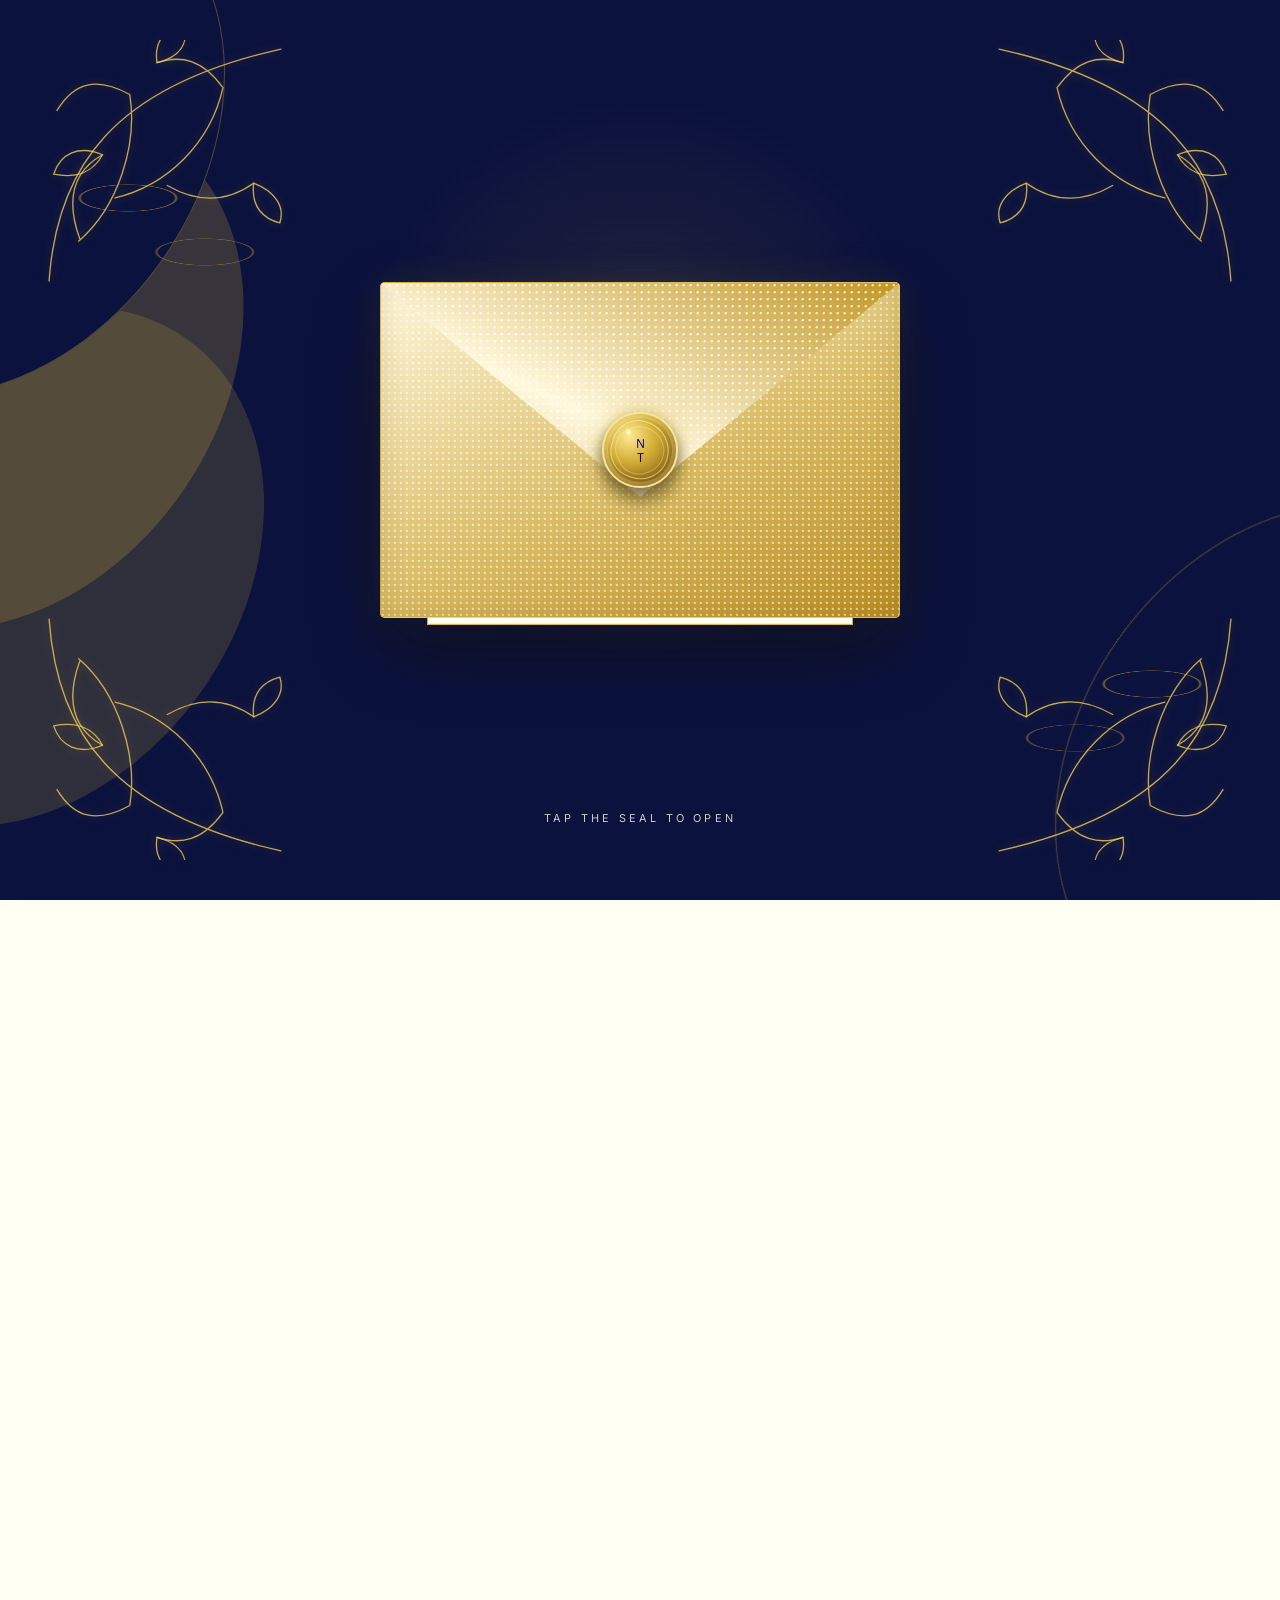
==== commit 8915aec4: "2nd comt" ====
--- a/index.html
+++ b/index.html
@@ -11,8 +11,31 @@
     <link rel="stylesheet" href="css/style.css" />
   </head>
   <body class="intro-locked">
+    <canvas id="bg-canvas" aria-hidden="true"></canvas>
+    <video class="site-background-video" id="site-background-video" autoplay loop muted playsinline aria-hidden="true">
+      <source src="images/animation_vdeo.mp4" type="video/mp4" />
+    </video>
+    <div class="site-background-overlay" aria-hidden="true"></div>
     <section class="envelope-intro" id="envelope-intro" aria-label="Open wedding invitation">
       <div class="floral-line-art" aria-hidden="true"></div>
+      <div class="floral-corners" aria-hidden="true">
+        <svg class="floral-corner floral-corner--tl" viewBox="0 0 220 220" role="presentation">
+          <path d="M8 212C15 112 64 41 212 8M34 177C69 147 86 92 79 48M66 139C112 128 150 91 161 42M35 175C22 139 30 115 55 101M79 48C50 32 30 37 15 62M161 42C143 17 124 13 103 20M112 128C138 143 164 143 188 126" />
+          <path d="M55 101c-21-9-37-1-43 17 20 4 35-2 43-17ZM103 20c-3-18 7-31 24-34 4 17-4 29-24 34ZM188 126c18 7 28 20 23 35-18-5-25-17-23-35Z" />
+        </svg>
+        <svg class="floral-corner floral-corner--tr" viewBox="0 0 220 220" role="presentation">
+          <path d="M8 212C15 112 64 41 212 8M34 177C69 147 86 92 79 48M66 139C112 128 150 91 161 42M35 175C22 139 30 115 55 101M79 48C50 32 30 37 15 62M161 42C143 17 124 13 103 20M112 128C138 143 164 143 188 126" />
+          <path d="M55 101c-21-9-37-1-43 17 20 4 35-2 43-17ZM103 20c-3-18 7-31 24-34 4 17-4 29-24 34ZM188 126c18 7 28 20 23 35-18-5-25-17-23-35Z" />
+        </svg>
+        <svg class="floral-corner floral-corner--bl" viewBox="0 0 220 220" role="presentation">
+          <path d="M8 212C15 112 64 41 212 8M34 177C69 147 86 92 79 48M66 139C112 128 150 91 161 42M35 175C22 139 30 115 55 101M79 48C50 32 30 37 15 62M161 42C143 17 124 13 103 20M112 128C138 143 164 143 188 126" />
+          <path d="M55 101c-21-9-37-1-43 17 20 4 35-2 43-17ZM103 20c-3-18 7-31 24-34 4 17-4 29-24 34ZM188 126c18 7 28 20 23 35-18-5-25-17-23-35Z" />
+        </svg>
+        <svg class="floral-corner floral-corner--br" viewBox="0 0 220 220" role="presentation">
+          <path d="M8 212C15 112 64 41 212 8M34 177C69 147 86 92 79 48M66 139C112 128 150 91 161 42M35 175C22 139 30 115 55 101M79 48C50 32 30 37 15 62M161 42C143 17 124 13 103 20M112 128C138 143 164 143 188 126" />
+          <path d="M55 101c-21-9-37-1-43 17 20 4 35-2 43-17ZM103 20c-3-18 7-31 24-34 4 17-4 29-24 34ZM188 126c18 7 28 20 23 35-18-5-25-17-23-35Z" />
+        </svg>
+      </div>
       <div class="envelope">
         <div class="envelope__back"></div>
         <div class="envelope__card">
@@ -24,13 +47,13 @@
         <button class="wax-seal" id="open-envelope" type="button" aria-label="Open invitation">
           <span>Ｎ<br />Ｔ</span>
         </button>
+        <div class="sparkle-burst" id="sparkle-burst" aria-hidden="true"></div>
       </div>
-      <p class="envelope-hint">Tap the seal to open</p>
+      <button class="envelope-hint" id="open-envelope-text" type="button">TAP THE SEAL TO OPEN</button>
     </section>
 
     <div class="page-shell">
       <header class="hero" id="home">
-        <div class="hero__overlay"></div>
         <div class="hero__content">
           <p class="eyebrow">THE WEDDING OF</p>
           <h1>Nuwan <span>&</span> Tharushi</h1>
@@ -89,42 +112,6 @@
           </div>
         </section>
 
-        <section class="section story" id="story">
-          <div class="section-head">
-            <p class="section-label">Our Story</p>
-            <h2>A Journey Together</h2>
-          </div>
-
-          <div class="story__timeline" aria-label="Our story timeline">
-            <div class="story__item">
-              <div class="story__dot" aria-hidden="true"></div>
-              <div class="story__content">
-                <span class="story__year">2022</span>
-                <h3>THE FIRST HELLO</h3>
-                <p>Our paths crossed.</p>
-              </div>
-            </div>
-
-            <div class="story__item">
-              <div class="story__dot" aria-hidden="true"></div>
-              <div class="story__content">
-                <span class="story__year">2024</span>
-                <h3>THE PROPOSAL</h3>
-                <p>She said yes.</p>
-              </div>
-            </div>
-
-            <div class="story__item">
-              <div class="story__dot" aria-hidden="true"></div>
-              <div class="story__content">
-                <span class="story__year">2026</span>
-                <h3>FOREVER BEGINS</h3>
-                <p>We tie the knot.</p>
-              </div>
-            </div>
-          </div>
-        </section>
-
         <section class="section intro">
           <p class="section-label">The Celebration</p>
           <h2>We invite you to celebrate our joy</h2>
@@ -135,43 +122,6 @@
           </p>
         </section>
 
-        <section class="section wedding-timeline" id="timeline">
-          <div class="timeline-header">
-            <p class="section-label">A Day to Remember</p>
-            <h2>Nuwan &amp; Tharushi</h2>
-            <p class="timeline-header__title">Wedding Timeline</p>
-          </div>
-
-          <div class="timeline-cards" aria-label="Wedding day timeline">
-            <article class="timeline-card">
-              <span class="timeline-card__icon" aria-hidden="true">♜</span>
-              <div>
-                <p class="timeline-card__time">09:00 AM</p>
-                <h3>The Ceremony</h3>
-                <p>Join us as we exchange vows and begin forever together.</p>
-              </div>
-            </article>
-
-            <article class="timeline-card">
-              <span class="timeline-card__icon" aria-hidden="true">✦</span>
-              <div>
-                <p class="timeline-card__time">01:00 PM</p>
-                <h3>Grand Dinner</h3>
-                <p>Enjoy a beautiful meal shared with family and friends.</p>
-              </div>
-            </article>
-
-            <article class="timeline-card">
-              <span class="timeline-card__icon" aria-hidden="true">♫</span>
-              <div>
-                <p class="timeline-card__time">06:00 PM</p>
-                <h3>The Party</h3>
-                <p>Raise a glass, dance freely, and celebrate our love.</p>
-              </div>
-            </article>
-          </div>
-        </section>
-
         <section class="section details" id="events">
           <div class="section-head">
             <p class="section-label">Wedding Events</p>
@@ -183,17 +133,20 @@
               <span class="detail-card__icon" aria-hidden="true">✦</span>
               <p class="detail-card__kicker">10th December 2026</p>
               <h3>Wedding Ceremony</h3>
-              <p class="ceremony-card__time">10:00 AM</p>
+              <p class="ceremony-card__time">09:00 AM</p>
+              <span class="ceremony-card__separator" aria-hidden="true">✦</span>
 
               <dl class="ceremony-card__details">
                 <div>
                   <dt>Venue</dt>
                   <dd>Sanctuary Hotel - Kaduwela</dd>
                 </div>
+                <span class="ceremony-card__separator" aria-hidden="true">◇</span>
                 <div>
                   <dt>Location</dt>
                   <dd>Kaduwela, Sri Lanka</dd>
                 </div>
+                <span class="ceremony-card__separator" aria-hidden="true">◇</span>
                 <div>
                   <dt>Attire</dt>
                   <dd>Formal</dd>
@@ -204,41 +157,16 @@
                 <a class="ceremony-action ceremony-action--gold" href="https://www.google.com/maps/place/Sanctuary+Lodge/@6.9177529,80.0069235,17z/" target="_blank" rel="noopener">
                   <span aria-hidden="true">⌖</span> Google Maps
                 </a>
-                <a class="ceremony-action ceremony-action--outline" href="https://calendar.google.com/calendar/render?action=TEMPLATE&amp;text=Nuwan+%26+Tharushi+Wedding+Ceremony&amp;dates=20261210T043000Z/20261210T063000Z&amp;details=Wedding+ceremony+for+Nuwan+%26+Tharushi&amp;location=Sanctuary+Hotel+-+Kaduwela" target="_blank" rel="noopener">
+                <a class="ceremony-action ceremony-action--outline" href="https://calendar.google.com/calendar/render?action=TEMPLATE&amp;text=Nuwan+%26+Tharushi+Wedding+Ceremony&amp;dates=20261210T033000Z/20261210T053000Z&amp;details=Wedding+ceremony+for+Nuwan+%26+Tharushi&amp;location=Sanctuary+Hotel+-+Kaduwela" target="_blank" rel="noopener">
                   <span aria-hidden="true">＋</span> Add to Calendar
                 </a>
               </div>
             </article>
 
-            <article class="detail-card detail-card--featured">
-              <span class="detail-card__icon">✧</span>
-              <h3>RECEPTION</h3>
-              <p class="time">10th December 2026</p>
-              <p>1:00 PM</p>
-              <p>Sanctuary Hotel - Kaduwela</p>
-            </article>
-          </div>
-
-          <div class="map-link-wrap">
-            <a class="map-link" href="https://www.google.com/maps/place/Sanctuary+Lodge/@6.9177529,80.0069235,17z/" target="_blank" rel="noopener">View Location on Map</a>
-          </div>
-        </section>
-
-        <section class="section map-section" id="map">
-          <div class="section-head">
-            <p class="section-label">Location</p>
-            <h2>Find Us</h2>
-          </div>
-
-          <div class="map-card">
-            <div class="map-card__visual" aria-hidden="true">
-              <span>📍</span>
-            </div>
-            <div class="map-card__content">
-              <h3>Rosewood Estate</h3>
-              <p>27 Willow Lane, New York, NY</p>
-              <a href="https://maps.google.com" target="_blank" rel="noopener">View Map</a>
-            </div>
+          </div>
+
+          <div class="map-embed-wrap">
+            <iframe src="https://www.google.com/maps/embed?pb=!1m18!1m12!1m3!1d3960.7726788060318!2d80.0043485756813!3d6.917758218454825!2m3!1f0!2f0!3f0!3m2!1i1024!2i768!4f13.1!3m3!1m2!1s0x3ae25911b0316a3d%3A0x14943debd9fcadfd!2sSanctuary%20Lodge!5e0!3m2!1sen!2slk!4v1789831155217!5m2!1sen!2slk" width="100%" height="300" style="border:0; border-radius: 12px; margin-top: 20px;" allowfullscreen="" loading="lazy" referrerpolicy="strict-origin-when-cross-origin" title="Sanctuary Lodge location"></iframe>
           </div>
         </section>
 
@@ -301,10 +229,6 @@
         <span class="nav-icon">✦</span>
         <span>Events</span>
       </a>
-      <a href="#map" class="nav-item" aria-label="Map">
-        <span class="nav-icon">⌖</span>
-        <span>Map</span>
-      </a>
       <a href="#rsvp" class="nav-item" aria-label="RSVP">
         <span class="nav-icon">✉</span>
         <span>RSVP</span>
--- a/css/style.css
+++ b/css/style.css
@@ -22,7 +22,7 @@
 
 body {
   margin: 0;
-  background: var(--ivory);
+  background: rgba(255, 255, 240, 0.78);
   color: var(--navy);
   font-family: var(--sans);
   line-height: 1.7;
@@ -50,21 +50,39 @@
   min-height: 100vh;
 }
 
+.site-background-video {
+  position: fixed;
+  top: 0;
+  left: 0;
+  z-index: -2;
+  min-width: 100vw;
+  min-height: 100vh;
+  width: auto;
+  height: auto;
+  object-fit: cover;
+  pointer-events: none;
+}
+
+.site-background-overlay {
+  position: fixed;
+  top: 0;
+  left: 0;
+  z-index: -1;
+  width: 100vw;
+  height: 100vh;
+  pointer-events: none;
+  background: linear-gradient(180deg, rgba(8, 12, 37, 0.5), rgba(8, 12, 37, 0.7));
+}
+
 .hero {
   position: relative;
   display: grid;
   place-items: center;
   min-height: 100vh;
   padding: 60px 24px 110px;
-  background: url("../images/IMG_7683.jpg") center/cover no-repeat;
+  background: transparent;
   border-bottom: 1px solid var(--line);
   overflow: hidden;
-}
-
-.hero__overlay {
-  position: absolute;
-  inset: 0;
-  background: linear-gradient(180deg, rgba(12, 14, 28, 0.72), rgba(12, 14, 28, 0.82));
 }
 
 .hero__content {
@@ -492,6 +510,16 @@
   overflow: hidden;
 }
 
+#bg-canvas {
+  position: fixed;
+  top: 0;
+  left: 0;
+  z-index: -2;
+  width: 100vw;
+  height: 100vh;
+  pointer-events: none;
+}
+
 .envelope-intro {
   position: fixed;
   inset: 0;
@@ -500,6 +528,7 @@
   place-items: center;
   overflow: hidden;
   background:
+    radial-gradient(circle at 50% 50%, rgba(255, 240, 150, 0.06), transparent 26%),
     radial-gradient(circle at 50% 42%, rgba(212, 175, 55, 0.12), transparent 34%),
     #0b123d;
   transition: opacity 0.9s ease, visibility 0.9s ease;
@@ -542,12 +571,53 @@
     radial-gradient(ellipse 80px 22px at 84% 82%, transparent 58%, rgba(212, 175, 55, 0.55) 60%, transparent 63%);
 }
 
+.floral-corners {
+  position: absolute;
+  inset: 0;
+  pointer-events: none;
+}
+
+.floral-corner {
+  position: absolute;
+  width: min(25vw, 250px);
+  height: min(25vw, 250px);
+  fill: none;
+  stroke: rgba(238, 202, 91, 0.82);
+  stroke-linecap: round;
+  stroke-linejoin: round;
+  stroke-width: 1.15;
+  filter: drop-shadow(0 0 5px rgba(212, 175, 55, 0.36));
+}
+
+.floral-corner--tl {
+  top: 2.5rem;
+  left: 2.5rem;
+}
+
+.floral-corner--tr {
+  top: 2.5rem;
+  right: 2.5rem;
+  transform: scaleX(-1);
+}
+
+.floral-corner--bl {
+  bottom: 2.5rem;
+  left: 2.5rem;
+  transform: scaleY(-1);
+}
+
+.floral-corner--br {
+  right: 2.5rem;
+  bottom: 2.5rem;
+  transform: scale(-1);
+}
+
 .envelope {
   position: relative;
   width: min(82vw, 520px);
   aspect-ratio: 1.55 / 1;
   perspective: 1200px;
-  filter: drop-shadow(0 26px 30px rgba(0, 0, 0, 0.34));
+  filter: drop-shadow(0 30px 32px rgba(0, 0, 0, 0.4)) drop-shadow(0 0 18px rgba(212, 175, 55, 0.1));
 }
 
 .envelope__back,
@@ -559,24 +629,36 @@
 }
 
 .envelope__back {
-  background: linear-gradient(145deg, #fffdf0, #eadca9);
+  background:
+    radial-gradient(circle at 20% 20%, rgba(255, 255, 255, 0.85) 0 1px, transparent 1.5px),
+    radial-gradient(circle at 80% 70%, rgba(143, 102, 15, 0.18) 0 1px, transparent 1.5px),
+    linear-gradient(145deg, #fffdf0, #eadca9);
+  background-size: 7px 7px, 11px 11px, auto;
   border-radius: 5px;
+  box-shadow: inset 0 0 28px rgba(131, 91, 15, 0.14);
 }
 
 .envelope__front {
   z-index: 3;
   clip-path: polygon(0 0, 50% 56%, 100% 0, 100% 100%, 0 100%);
-  background: linear-gradient(155deg, #f9efc9, #d9bb62);
+  background:
+    radial-gradient(circle at 30% 30%, rgba(255, 255, 255, 0.55) 0 1px, transparent 1.5px),
+    linear-gradient(155deg, #fff8dc, #d9bb62 56%, #b98d20);
+  background-size: 6px 6px, auto;
   border-radius: 5px;
+  box-shadow: inset 0 0 25px rgba(122, 83, 8, 0.2);
 }
 
 .envelope__flap {
   z-index: 4;
   transform-origin: top center;
   clip-path: polygon(0 0, 100% 0, 50% 64%);
-  background: linear-gradient(25deg, #dfc36c, #fff8dc 52%, #d1aa3b);
+  background:
+    radial-gradient(circle at 24% 32%, rgba(255, 255, 255, 0.72) 0 1px, transparent 1.5px),
+    linear-gradient(25deg, #c59828, #fff8dc 52%, #c19623);
+  background-size: 7px 7px, auto;
   border-radius: 5px 5px 0 0;
-  transition: transform 1s cubic-bezier(0.22, 0.75, 0.25, 1);
+  transition: transform 1.1s cubic-bezier(0.22, 0.75, 0.25, 1);
   backface-visibility: hidden;
 }
 
@@ -592,7 +674,7 @@
   color: var(--navy);
   text-align: center;
   transform: translateY(12%);
-  transition: transform 1.35s cubic-bezier(0.2, 0.8, 0.2, 1) 0.55s;
+  transition: transform 1.35s cubic-bezier(0.2, 0.8, 0.2, 1) 0.55s, inset 0.9s ease;
 }
 
 .envelope__card p {
@@ -628,16 +710,23 @@
   width: 76px;
   height: 76px;
   padding: 0;
-  border: 2px solid #f4da76;
+  border: 2px solid #f9e391;
   border-radius: 50%;
   transform: translate(-50%, -50%);
-  background: radial-gradient(circle at 35% 30%, #f6dc78, #b88b19 70%);
+  background:
+    radial-gradient(circle at 34% 25%, rgba(255, 255, 220, 0.85) 0 3%, transparent 4%),
+    radial-gradient(circle at 35% 30%, #ffe992 0, #d4af37 38%, #8d6412 78%, #e3c65e 100%);
   color: var(--navy);
   font-family: var(--serif);
   font-size: 0.82rem;
   line-height: 1.05;
   cursor: pointer;
-  box-shadow: 0 5px 14px rgba(0, 0, 0, 0.25), inset 0 0 0 4px rgba(255, 247, 194, 0.22);
+  box-shadow:
+    0 7px 12px rgba(0, 0, 0, 0.34),
+    0 0 18px rgba(212, 175, 55, 0.52),
+    0 0 36px rgba(212, 175, 55, 0.2),
+    inset 0 0 0 4px rgba(255, 247, 194, 0.25),
+    inset 0 -8px 12px rgba(87, 52, 0, 0.26);
   transition: transform 0.25s ease, opacity 0.45s ease;
 }
 
@@ -649,20 +738,113 @@
 .wax-seal:focus-visible {
   outline: 2px solid var(--gold-soft);
   outline-offset: 6px;
+}
+
+.wax-seal::before,
+.wax-seal::after {
+  content: "";
+  position: absolute;
+  inset: 7px;
+  border: 1px solid rgba(255, 249, 190, 0.6);
+  border-radius: 46% 54% 50% 48%;
+  transform: rotate(18deg);
+  pointer-events: none;
+}
+
+.wax-seal::after {
+  inset: 12px;
+  transform: rotate(-24deg);
+  opacity: 0.55;
+}
+
+.envelope__card p {
+  position: relative;
+  z-index: 1;
+}
+
+.envelope-intro.is-opening .envelope__card {
+  transform: translateY(-53%) scale(1.08);
+}
+
+.envelope-intro.is-card-expanded .envelope__card {
+  position: fixed;
+  inset: 0;
+  z-index: 110;
+  transform: none;
+  border: 0;
+  box-shadow: 0 0 90px rgba(212, 175, 55, 0.3);
+}
+
+.envelope-intro.is-card-expanded .envelope__card p {
+  font-size: clamp(2rem, 6vw, 5rem);
+  text-shadow: 0 0 12px rgba(212, 175, 55, 0.8), 0 0 35px rgba(212, 175, 55, 0.45);
+}
+
+.sparkle-burst {
+  position: absolute;
+  z-index: 8;
+  left: 50%;
+  top: 50%;
+  width: 1px;
+  height: 1px;
+  pointer-events: none;
+}
+
+.sparkle-burst span {
+  position: absolute;
+  width: 5px;
+  height: 5px;
+  border-radius: 50%;
+  background: #fff4ae;
+  box-shadow: 0 0 7px #f4d76d, 0 0 16px rgba(212, 175, 55, 0.9);
+  opacity: 0;
+}
+
+.envelope-intro.is-opening .sparkle-burst span {
+  animation: sparkleBurst 1.35s ease-out forwards;
+}
+
+@keyframes sparkleBurst {
+  0% {
+    opacity: 0;
+    transform: translate(0, 0) scale(0.3);
+  }
+  18% {
+    opacity: 1;
+  }
+  100% {
+    opacity: 0;
+    transform: translate(var(--sparkle-x), var(--sparkle-y)) scale(1.5);
+  }
 }
 
 .envelope-hint {
   position: absolute;
   bottom: 8vh;
   margin: 0;
-  color: rgba(255, 248, 220, 0.78);
+  border: 0;
+  background: transparent;
+  color: rgba(255, 248, 220, 0.82);
   font-size: 0.68rem;
   letter-spacing: 0.2rem;
   text-transform: uppercase;
+  cursor: pointer;
+  transition: color 0.25s ease, letter-spacing 0.25s ease, opacity 0.45s ease;
+}
+
+.envelope-hint:hover,
+.envelope-hint:focus-visible {
+  color: #fff4ae;
+  letter-spacing: 0.25rem;
+}
+
+.envelope-hint:focus-visible {
+  outline: 1px solid var(--gold-soft);
+  outline-offset: 8px;
 }
 
 .envelope-intro.is-opening .envelope__flap {
-  transform: rotateX(178deg);
+  transform: rotateX(180deg);
 }
 
 .envelope-intro.is-opening .envelope__card {
@@ -836,19 +1018,32 @@
 
 .details-grid {
   display: grid;
-  grid-template-columns: repeat(2, minmax(240px, 1fr));
+  grid-template-columns: minmax(0, 760px);
+  justify-content: center;
   gap: 24px;
 }
 
 .detail-card {
-  padding: 32px 24px;
+  width: 100%;
+  padding: clamp(34px, 6vw, 64px) clamp(24px, 6vw, 72px);
   border: 1px solid rgba(212, 175, 55, 0.9);
-  background: rgba(255, 255, 255, 0.46);
+  background: rgba(255, 255, 255, 0.82);
   text-align: center;
   box-shadow: 0 12px 25px rgba(0, 0, 0, 0.02);
 }
 
+.details .section-head h2 {
+  color: var(--navy);
+  font-family: var(--serif);
+  font-size: clamp(2.8rem, 6vw, 5rem);
+  font-weight: 600;
+  letter-spacing: -0.04em;
+}
+
 .ceremony-card {
+  display: flex;
+  flex-direction: column;
+  align-items: center;
   text-align: center;
 }
 
@@ -863,7 +1058,10 @@
 
 .ceremony-card h3 {
   margin-bottom: 8px;
+  color: var(--navy);
+  font-family: var(--serif);
   font-size: clamp(2rem, 4vw, 3rem);
+  font-weight: 600;
   text-transform: none;
   letter-spacing: 0.02rem;
 }
@@ -872,14 +1070,27 @@
   margin: 0;
   color: var(--navy);
   font-family: var(--serif);
-  font-size: clamp(1.7rem, 4vw, 2.5rem);
+  font-size: clamp(3rem, 8vw, 5.6rem);
+  font-weight: 600;
+  line-height: 1;
   letter-spacing: 0.08rem;
 }
 
+.ceremony-card__separator {
+  display: block;
+  margin: 20px 0 8px;
+  color: var(--gold);
+  font-size: 1.2rem;
+  line-height: 1;
+  text-shadow: 0 0 12px rgba(212, 175, 55, 0.35);
+}
+
 .ceremony-card__details {
   display: grid;
-  gap: 16px;
-  margin: 28px auto 30px;
+  justify-items: center;
+  gap: 8px;
+  width: 100%;
+  margin: 6px auto 30px;
   padding-top: 22px;
   border-top: 1px solid rgba(212, 175, 55, 0.35);
 }
@@ -891,7 +1102,7 @@
 
 .ceremony-card__details dt {
   color: var(--gold);
-  font-size: 0.68rem;
+  font-size: 0.72rem;
   font-weight: 700;
   letter-spacing: 0.18rem;
   text-transform: uppercase;
@@ -901,7 +1112,11 @@
   margin: 0;
   color: var(--navy);
   font-family: var(--serif);
-  font-size: 1.1rem;
+  font-size: clamp(1.1rem, 2vw, 1.35rem);
+}
+
+.ceremony-card__details .ceremony-card__separator {
+  margin: 12px 0 8px;
 }
 
 .ceremony-card__actions {
@@ -983,31 +1198,21 @@
   margin: 6px 0;
 }
 
-.map-link-wrap {
-  display: flex;
-  justify-content: center;
-  margin-top: 28px;
-}
-
-.map-link {
-  display: inline-flex;
-  align-items: center;
-  justify-content: center;
-  padding: 14px 26px;
-  border: 1px solid rgba(212, 175, 55, 0.9);
-  background: var(--gold);
-  color: var(--navy);
-  text-transform: uppercase;
-  letter-spacing: 0.12rem;
-  font-size: 0.72rem;
-  font-weight: 700;
-  border-radius: 999px;
-  transition: transform 0.2s ease, box-shadow 0.2s ease;
-}
-
-.map-link:hover {
-  transform: translateY(-1px);
-  box-shadow: 0 12px 22px rgba(212, 175, 55, 0.22);
+.map-embed-wrap {
+  width: min(100%, 760px);
+  margin: 28px auto 0;
+  overflow: hidden;
+  border-radius: 12px;
+  box-shadow: 0 16px 32px rgba(0, 0, 0, 0.12);
+}
+
+.map-embed-wrap iframe {
+  display: block;
+  width: 100%;
+  max-width: 100%;
+  height: 300px;
+  border: 0;
+  border-radius: 12px;
 }
 
 .map-card {
@@ -1120,7 +1325,7 @@
   bottom: 0;
   z-index: 40;
   display: grid;
-  grid-template-columns: repeat(4, 1fr);
+  grid-template-columns: repeat(3, 1fr);
   background: rgba(255,255,240,0.92);
   border-top: 1px solid var(--line);
   backdrop-filter: blur(8px);
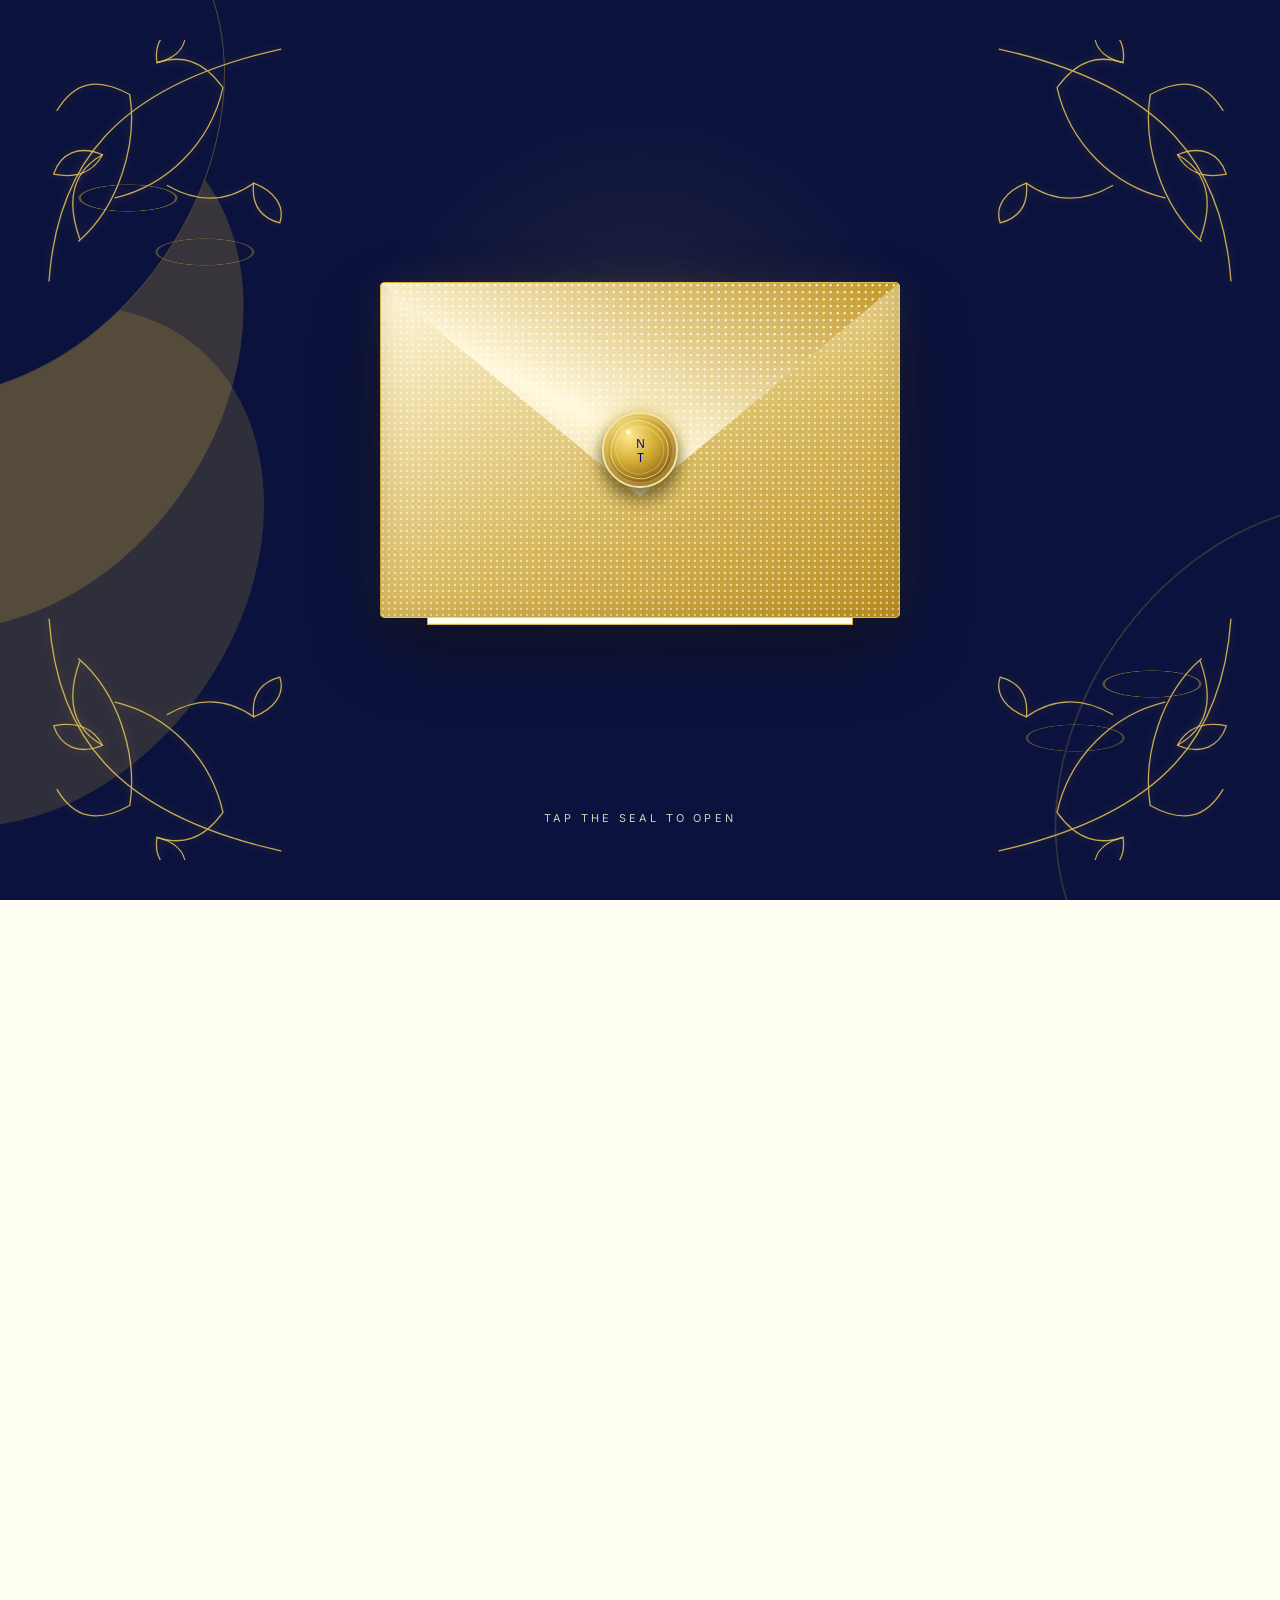
==== commit 4d1140c4: "2nd cohjhj" ====
--- a/index.html
+++ b/index.html
@@ -12,10 +12,6 @@
   </head>
   <body class="intro-locked">
     <canvas id="bg-canvas" aria-hidden="true"></canvas>
-    <video class="site-background-video" id="site-background-video" autoplay loop muted playsinline aria-hidden="true">
-      <source src="images/animation_vdeo.mp4" type="video/mp4" />
-    </video>
-    <div class="site-background-overlay" aria-hidden="true"></div>
     <section class="envelope-intro" id="envelope-intro" aria-label="Open wedding invitation">
       <div class="floral-line-art" aria-hidden="true"></div>
       <div class="floral-corners" aria-hidden="true">
@@ -54,11 +50,15 @@
 
     <div class="page-shell">
       <header class="hero" id="home">
+        <video class="hero__video" autoplay loop muted playsinline aria-hidden="true">
+          <source src="images/animation_vdeo.mp4" type="video/mp4" />
+        </video>
+        <div class="hero__overlay" aria-hidden="true"></div>
         <div class="hero__content">
           <p class="eyebrow">THE WEDDING OF</p>
           <h1>Nuwan <span>&</span> Tharushi</h1>
           <p class="hero__date">THURSDAY, 10TH DECEMBER 2026</p>
-          <button class="hero__button" type="button">OPEN INVITATION</button>
+          <button class="hero__button" id="open-envelope-hero" type="button">OPEN INVITATION</button>
         </div>
       </header>
 
@@ -154,7 +154,7 @@
               </dl>
 
               <div class="ceremony-card__actions">
-                <a class="ceremony-action ceremony-action--gold" href="https://www.google.com/maps/place/Sanctuary+Lodge/@6.9177529,80.0069235,17z/" target="_blank" rel="noopener">
+                <a class="ceremony-action ceremony-action--gold" href="https://maps.app.goo.gl/9RrMJxZGWrbS7nu29" target="_blank" rel="noopener">
                   <span aria-hidden="true">⌖</span> Google Maps
                 </a>
                 <a class="ceremony-action ceremony-action--outline" href="https://calendar.google.com/calendar/render?action=TEMPLATE&amp;text=Nuwan+%26+Tharushi+Wedding+Ceremony&amp;dates=20261210T033000Z/20261210T053000Z&amp;details=Wedding+ceremony+for+Nuwan+%26+Tharushi&amp;location=Sanctuary+Hotel+-+Kaduwela" target="_blank" rel="noopener">
--- a/css/style.css
+++ b/css/style.css
@@ -50,32 +50,9 @@
   min-height: 100vh;
 }
 
-.site-background-video {
-  position: fixed;
-  top: 0;
-  left: 0;
-  z-index: -2;
-  min-width: 100vw;
-  min-height: 100vh;
-  width: auto;
-  height: auto;
-  object-fit: cover;
-  pointer-events: none;
-}
-
-.site-background-overlay {
-  position: fixed;
-  top: 0;
-  left: 0;
-  z-index: -1;
-  width: 100vw;
-  height: 100vh;
-  pointer-events: none;
-  background: linear-gradient(180deg, rgba(8, 12, 37, 0.5), rgba(8, 12, 37, 0.7));
-}
-
 .hero {
   position: relative;
+  isolation: isolate;
   display: grid;
   place-items: center;
   min-height: 100vh;
@@ -83,6 +60,25 @@
   background: transparent;
   border-bottom: 1px solid var(--line);
   overflow: hidden;
+}
+
+.hero__video {
+  position: absolute;
+  top: 0;
+  left: 0;
+  z-index: -1;
+  width: 100%;
+  height: 100%;
+  object-fit: cover;
+  pointer-events: none;
+}
+
+.hero__overlay {
+  position: absolute;
+  z-index: 0;
+  inset: 0;
+  background: linear-gradient(180deg, rgba(12, 14, 28, 0.62), rgba(12, 14, 28, 0.8));
+  pointer-events: none;
 }
 
 .hero__content {
@@ -510,6 +506,20 @@
   overflow: hidden;
 }
 
+body.intro-locked .page-shell,
+body.intro-locked .bottom-nav {
+  opacity: 0;
+  visibility: hidden;
+  pointer-events: none;
+}
+
+body.is-unlocked .page-shell,
+body.is-unlocked .bottom-nav {
+  opacity: 1;
+  visibility: visible;
+  pointer-events: auto;
+}
+
 #bg-canvas {
   position: fixed;
   top: 0;
@@ -518,6 +528,12 @@
   width: 100vw;
   height: 100vh;
   pointer-events: none;
+  opacity: 0;
+  transition: opacity 0.9s ease;
+}
+
+#bg-canvas.is-active {
+  opacity: 1;
 }
 
 .envelope-intro {
@@ -879,6 +895,13 @@
   visibility: visible;
 }
 
+.bottom-nav {
+  opacity: 0;
+  visibility: hidden;
+  pointer-events: none;
+  transition: opacity 0.8s ease, visibility 0.8s ease;
+}
+
 @media (max-width: 640px) {
   .envelope {
     width: 88vw;
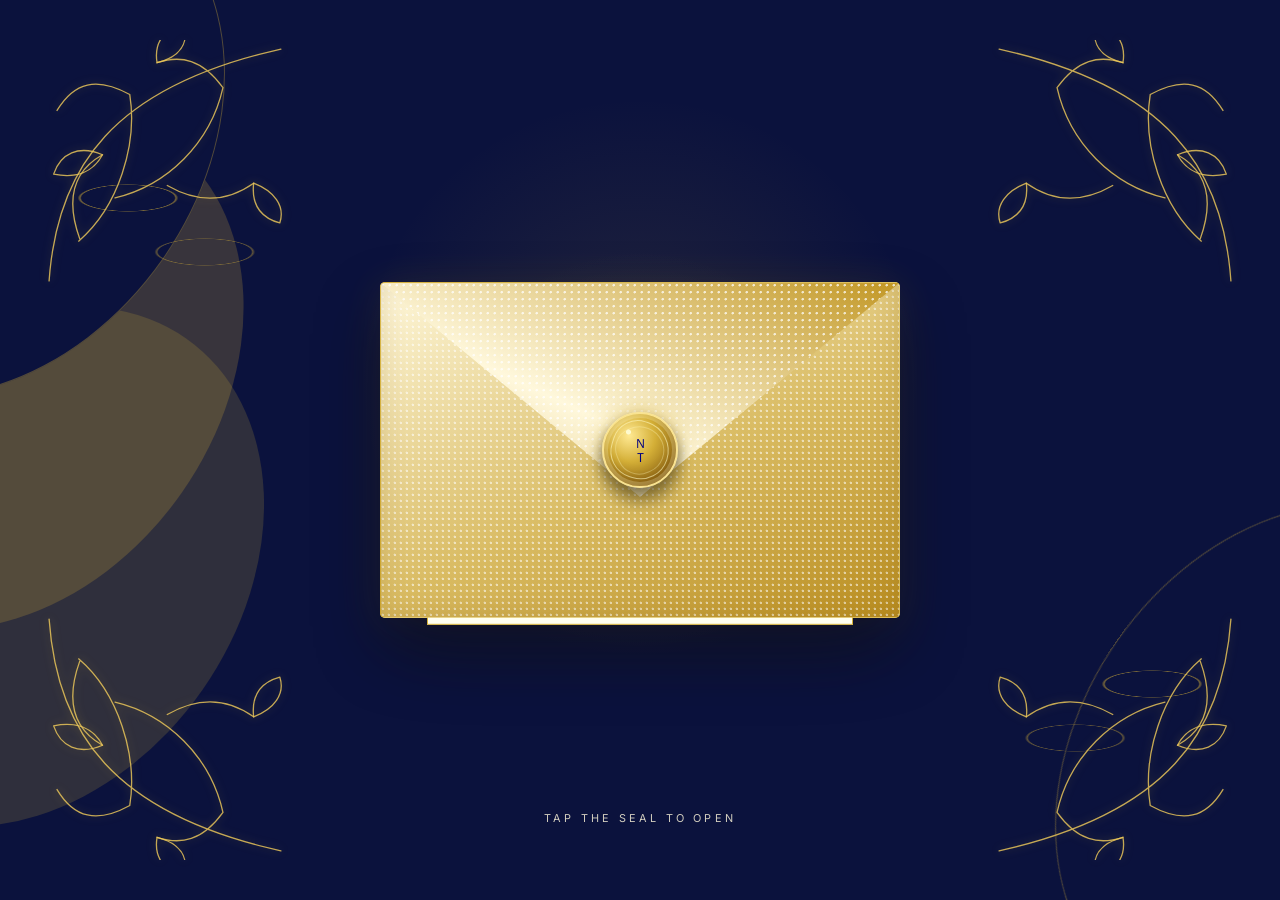
==== commit d6843349: "2nd c" ====
--- a/index.html
+++ b/index.html
@@ -62,7 +62,7 @@
         </div>
       </header>
 
-      <section class="countdown-section" aria-label="Wedding countdown">
+      <section class="countdown-section initial-hidden" aria-label="Wedding countdown">
         <div class="countdown-wrap">
           <p class="section-label">Countdown</p>
           <div class="countdown" id="countdown">
@@ -86,7 +86,7 @@
         </div>
       </section>
 
-      <main>
+      <main class="initial-hidden">
         <section class="invitation section">
           <div class="invitation__inner">
             <p class="section-label">With joy in our hearts</p>
--- a/css/style.css
+++ b/css/style.css
@@ -503,21 +503,35 @@
 
 /* Full-screen invitation reveal */
 body.intro-locked {
+  height: 100vh;
+  min-height: 100vh;
   overflow: hidden;
-}
-
-body.intro-locked .page-shell,
-body.intro-locked .bottom-nav {
-  opacity: 0;
-  visibility: hidden;
+  padding-bottom: 0;
+}
+
+body.intro-locked .page-shell {
+  min-height: 100vh;
+  opacity: 1;
+  visibility: visible;
   pointer-events: none;
 }
 
-body.is-unlocked .page-shell,
-body.is-unlocked .bottom-nav {
+body.intro-locked .page-shell > .initial-hidden {
+  display: none;
+}
+
+body.is-unlocked .page-shell {
   opacity: 1;
   visibility: visible;
   pointer-events: auto;
+}
+
+body.is-unlocked .page-shell > .initial-hidden {
+  display: block;
+}
+
+.initial-hidden {
+  display: block;
 }
 
 #bg-canvas {
@@ -885,14 +899,13 @@
 }
 
 .page-shell {
-  opacity: 0;
-  visibility: hidden;
   transition: opacity 1s ease;
 }
 
-body.is-unlocked .page-shell {
-  opacity: 1;
-  visibility: visible;
+body.intro-locked .hero {
+  height: 100vh;
+  min-height: 100vh;
+  overflow: hidden;
 }
 
 .bottom-nav {
@@ -900,6 +913,12 @@
   visibility: hidden;
   pointer-events: none;
   transition: opacity 0.8s ease, visibility 0.8s ease;
+}
+
+body.is-unlocked .bottom-nav {
+  opacity: 1;
+  visibility: visible;
+  pointer-events: auto;
 }
 
 @media (max-width: 640px) {
